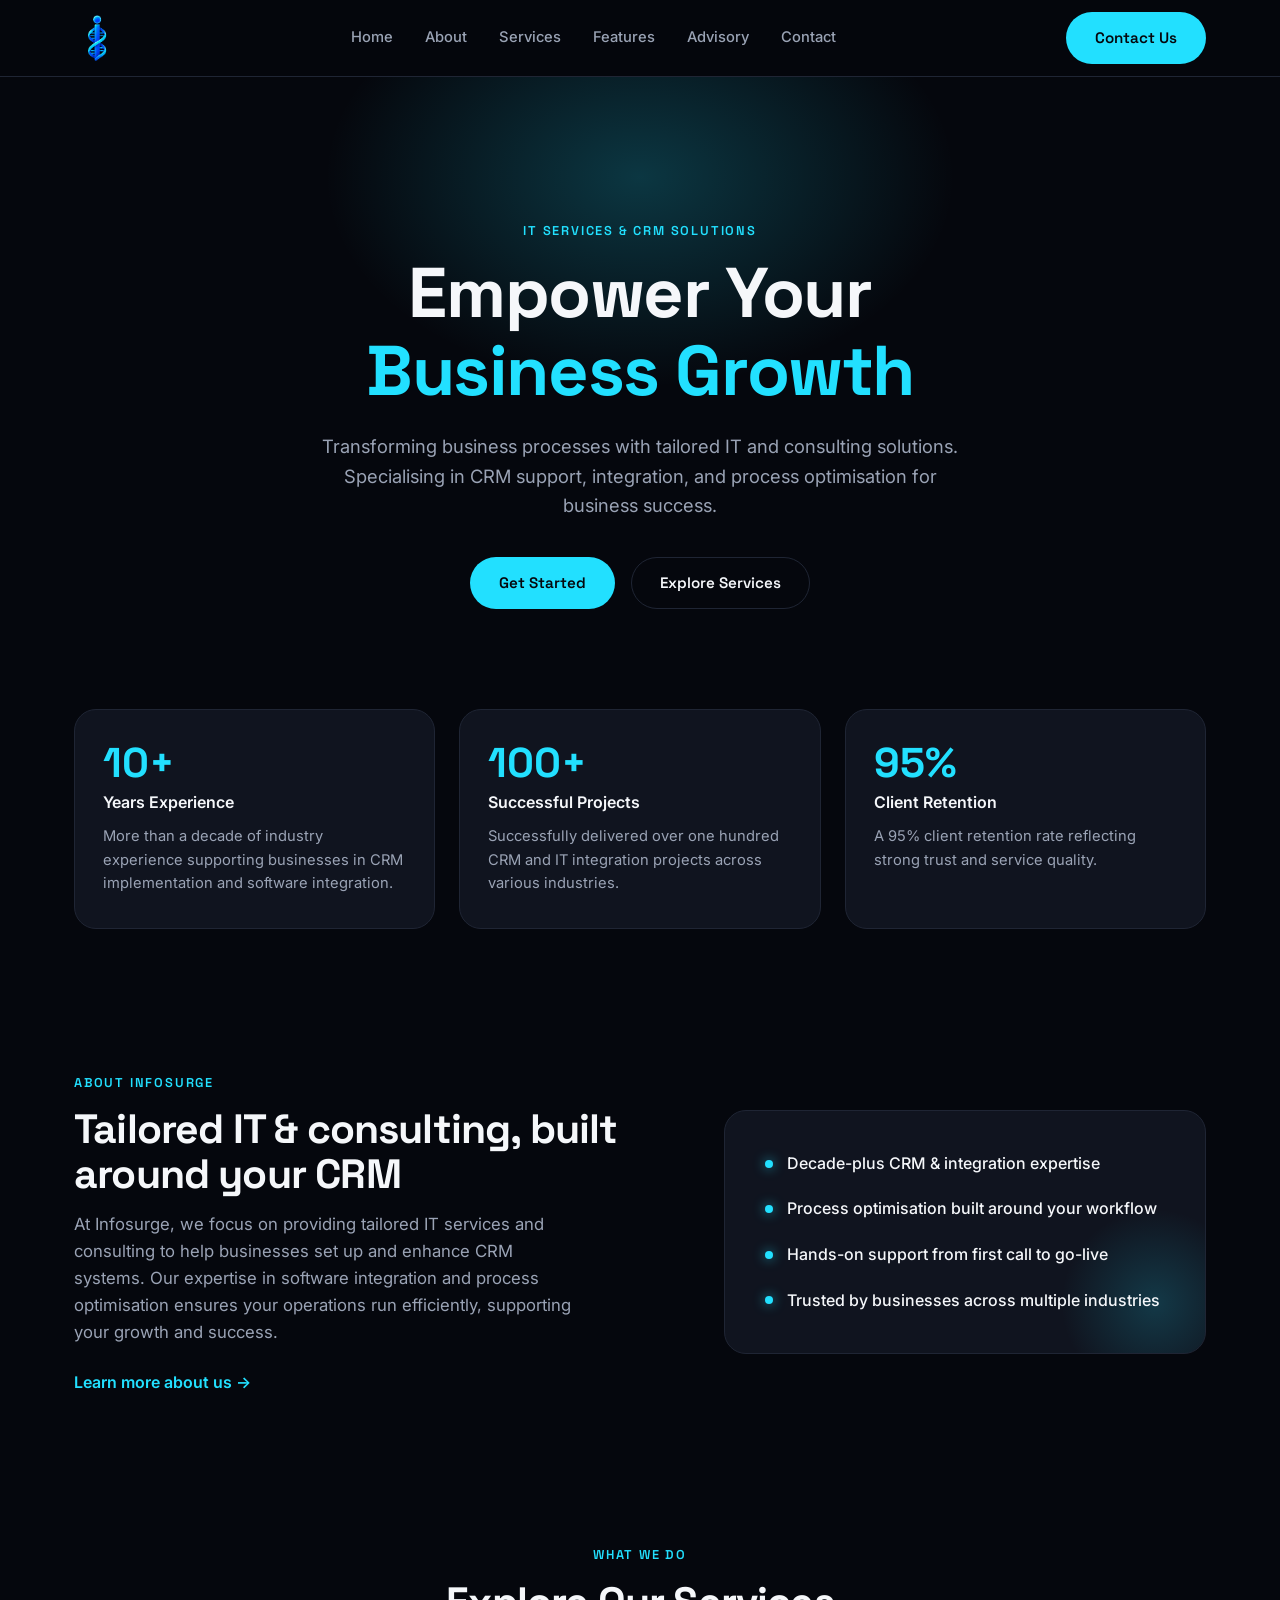
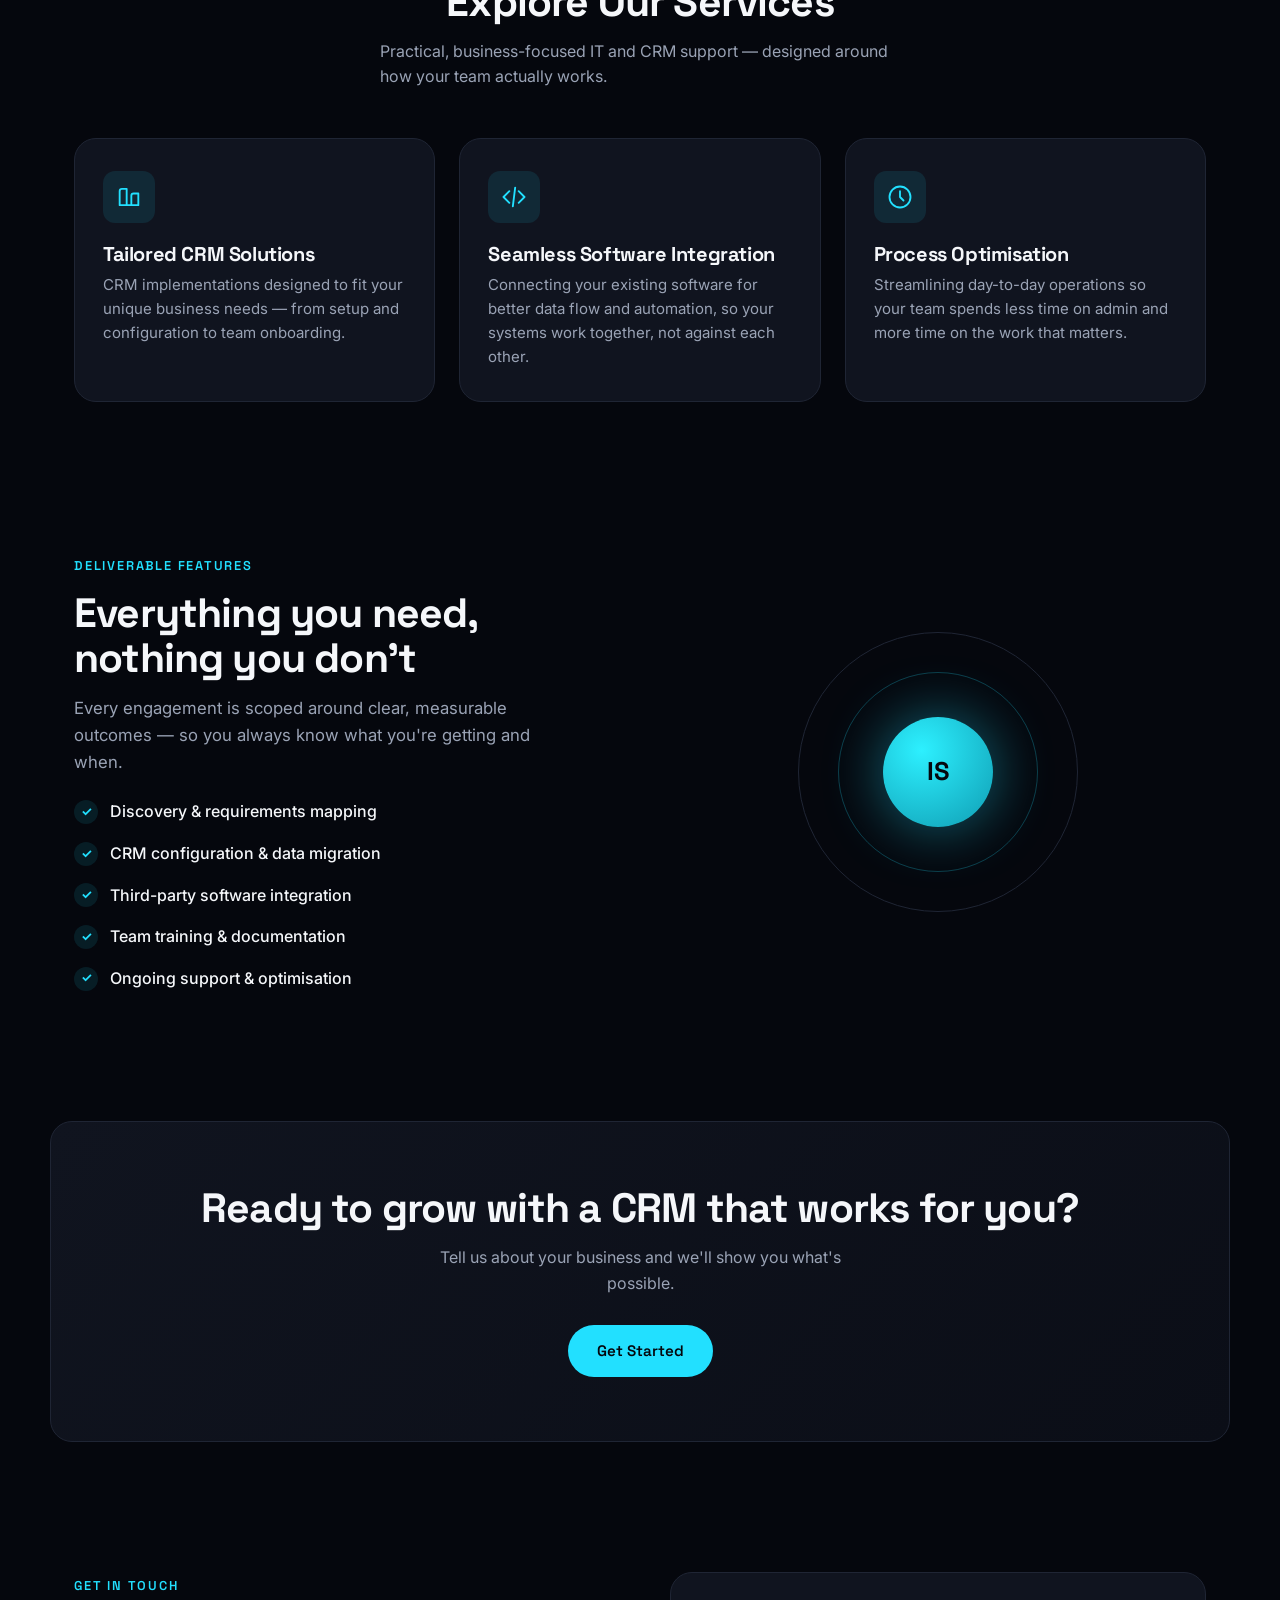
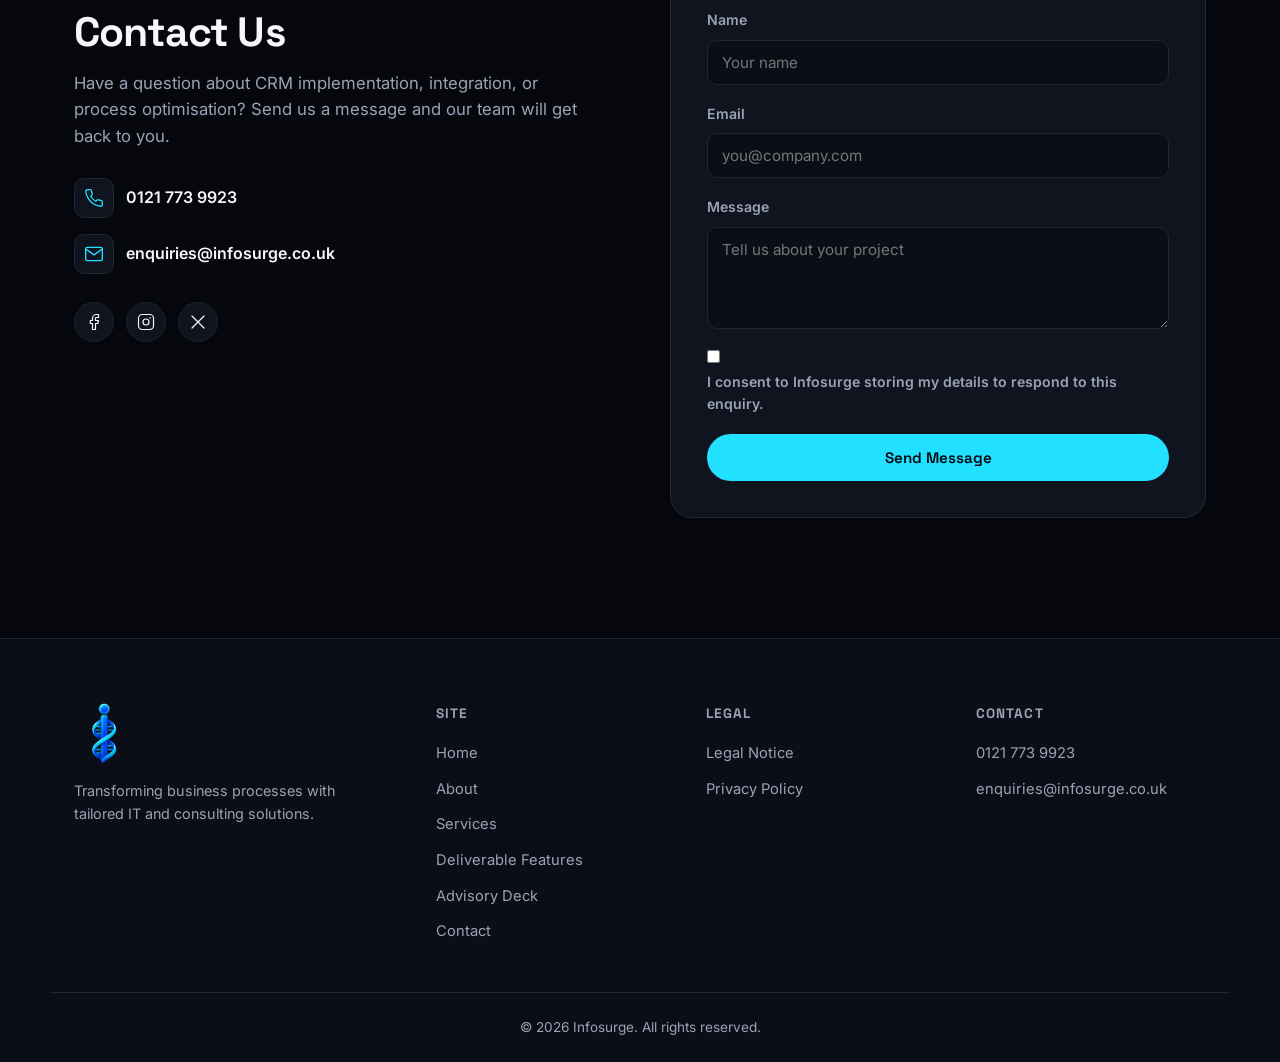
==== index.html @ d0978f94 "Folder restructure" ====
<!DOCTYPE html>
<html lang="en">
<head>
  <meta charset="UTF-8">
  <meta name="viewport" content="width=device-width, initial-scale=1.0">
  <title>Infosurge — IT Services &amp; CRM Solutions</title>
  <meta name="description" content="Infosurge delivers tailored CRM implementation, software integration, and process optimisation for growing businesses.">
  <link rel="icon" type="image/svg+xml" href="assets/favicon.svg">
  <link rel="preconnect" href="https://fonts.googleapis.com">
  <link rel="preconnect" href="https://fonts.gstatic.com" crossorigin>
  <link href="https://fonts.googleapis.com/css2?family=Space+Grotesk:wght@400;500;600;700&family=Inter:wght@400;500;600&display=swap" rel="stylesheet">
  <link rel="stylesheet" href="css/style.css">
</head>
<body>

  <!-- ===== Header / Nav ===== -->
  <header class="site-header" id="top">
    <div class="container nav-inner">
      <a href="#top" class="brand">
        <img src="assets/logo.png" alt="Infosurge" class="brand-logo">
      </a>

      <nav class="nav-links" id="navLinks">
        <a href="#home">Home</a>
        <a href="#about">About</a>
        <a href="#services">Services</a>
        <a href="#features">Features</a>
        <a href="advisory/">Advisory</a>
        <a href="#contact">Contact</a>
      </nav>

      <a href="#contact" class="btn btn-primary nav-cta">Contact Us</a>

      <button class="nav-toggle" id="navToggle" aria-label="Toggle navigation" aria-expanded="false">
        <span></span><span></span><span></span>
      </button>
    </div>
  </header>

  <main>
    <!-- ===== Hero ===== -->
    <section class="hero" id="home">
      <div class="hero-glow" aria-hidden="true"></div>
      <div class="container hero-inner">
        <p class="eyebrow reveal">IT Services &amp; CRM Solutions</p>
        <h1 class="reveal">Empower Your <span class="text-accent">Business Growth</span></h1>
        <p class="hero-sub reveal">Transforming business processes with tailored IT and consulting solutions. Specialising in CRM support, integration, and process optimisation for business success.</p>
        <div class="hero-actions reveal">
          <a href="#contact" class="btn btn-primary">Get Started</a>
          <a href="#services" class="btn btn-ghost">Explore Services</a>
        </div>
      </div>
    </section>

    <!-- ===== Stats ===== -->
    <section class="stats">
      <div class="container stats-grid">
        <div class="stat-card reveal">
          <span class="stat-number">10+</span>
          <span class="stat-label">Years Experience</span>
          <p>More than a decade of industry experience supporting businesses in CRM implementation and software integration.</p>
        </div>
        <div class="stat-card reveal">
          <span class="stat-number">100+</span>
          <span class="stat-label">Successful Projects</span>
          <p>Successfully delivered over one hundred CRM and IT integration projects across various industries.</p>
        </div>
        <div class="stat-card reveal">
          <span class="stat-number">95%</span>
          <span class="stat-label">Client Retention</span>
          <p>A 95% client retention rate reflecting strong trust and service quality.</p>
        </div>
      </div>
    </section>

    <!-- ===== About ===== -->
    <section class="about" id="about">
      <div class="container about-grid">
        <div class="reveal">
          <p class="eyebrow">About Infosurge</p>
          <h2>Tailored IT &amp; consulting, built around your CRM</h2>
          <p class="lead">At Infosurge, we focus on providing tailored IT services and consulting to help businesses set up and enhance CRM systems. Our expertise in software integration and process optimisation ensures your operations run efficiently, supporting your growth and success.</p>
          <a href="#contact" class="link-arrow">Learn more about us &rarr;</a>
        </div>
        <div class="about-card reveal">
          <div class="about-card-glow" aria-hidden="true"></div>
          <ul class="about-list">
            <li><span class="dot"></span>Decade-plus CRM &amp; integration expertise</li>
            <li><span class="dot"></span>Process optimisation built around your workflow</li>
            <li><span class="dot"></span>Hands-on support from first call to go-live</li>
            <li><span class="dot"></span>Trusted by businesses across multiple industries</li>
          </ul>
        </div>
      </div>
    </section>

    <!-- ===== Services ===== -->
    <section class="services" id="services">
      <div class="container">
        <p class="eyebrow center reveal">What We Do</p>
        <h2 class="center reveal">Explore Our Services</h2>
        <p class="section-sub center reveal">Practical, business-focused IT and CRM support — designed around how your team actually works.</p>

        <div class="services-grid">
          <div class="service-card reveal">
            <div class="service-icon">
              <svg width="28" height="28" viewBox="0 0 24 24" fill="none"><path d="M4 19h16M4 19V7a2 2 0 0 1 2-2h4v14M4 19h6M14 19V11a2 2 0 0 1 2-2h4v10M14 19h6" stroke="currentColor" stroke-width="1.6" stroke-linecap="round" stroke-linejoin="round"/></svg>
            </div>
            <h3>Tailored CRM Solutions</h3>
            <p>CRM implementations designed to fit your unique business needs — from setup and configuration to team onboarding.</p>
          </div>

          <div class="service-card reveal">
            <div class="service-icon">
              <svg width="28" height="28" viewBox="0 0 24 24" fill="none"><path d="M8 7L3 12l5 5M16 7l5 5-5 5M13 4l-2 16" stroke="currentColor" stroke-width="1.6" stroke-linecap="round" stroke-linejoin="round"/></svg>
            </div>
            <h3>Seamless Software Integration</h3>
            <p>Connecting your existing software for better data flow and automation, so your systems work together, not against each other.</p>
          </div>

          <div class="service-card reveal">
            <div class="service-icon">
              <svg width="28" height="28" viewBox="0 0 24 24" fill="none"><path d="M3 12a9 9 0 1 0 9-9 9 9 0 0 0-9 9Z" stroke="currentColor" stroke-width="1.6"/><path d="M12 7v5l3 3" stroke="currentColor" stroke-width="1.6" stroke-linecap="round" stroke-linejoin="round"/></svg>
            </div>
            <h3>Process Optimisation</h3>
            <p>Streamlining day-to-day operations so your team spends less time on admin and more time on the work that matters.</p>
          </div>
        </div>
      </div>
    </section>

    <!-- ===== Features / Deliverables ===== -->
    <section class="features" id="features">
      <div class="container features-grid">
        <div class="reveal">
          <p class="eyebrow">Deliverable Features</p>
          <h2>Everything you need, nothing you don't</h2>
          <p class="lead">Every engagement is scoped around clear, measurable outcomes — so you always know what you're getting and when.</p>
          <ul class="feature-list">
            <li><span class="check">✓</span> Discovery &amp; requirements mapping</li>
            <li><span class="check">✓</span> CRM configuration &amp; data migration</li>
            <li><span class="check">✓</span> Third-party software integration</li>
            <li><span class="check">✓</span> Team training &amp; documentation</li>
            <li><span class="check">✓</span> Ongoing support &amp; optimisation</li>
          </ul>
        </div>
        <div class="feature-visual reveal" aria-hidden="true">
          <div class="orbit-ring"></div>
          <div class="orbit-ring ring-2"></div>
          <div class="orbit-core">IS</div>
        </div>
      </div>
    </section>

    <!-- ===== CTA Band ===== -->
    <section class="cta-band">
      <div class="container cta-band-inner reveal">
        <h2>Ready to grow with a CRM that works for you?</h2>
        <p>Tell us about your business and we'll show you what's possible.</p>
        <a href="#contact" class="btn btn-primary">Get Started</a>
      </div>
    </section>

    <!-- ===== Contact ===== -->
    <section class="contact" id="contact">
      <div class="container contact-grid">
        <div class="reveal">
          <p class="eyebrow">Get In Touch</p>
          <h2>Contact Us</h2>
          <p class="lead">Have a question about CRM implementation, integration, or process optimisation? Send us a message and our team will get back to you.</p>

          <div class="contact-details">
            <a href="tel:01217739923" class="contact-item">
              <span class="contact-icon">
                <svg width="20" height="20" viewBox="0 0 24 24" fill="none"><path d="M22 16.92v3a2 2 0 0 1-2.18 2 19.79 19.79 0 0 1-8.63-3.07 19.5 19.5 0 0 1-6-6 19.79 19.79 0 0 1-3.07-8.67A2 2 0 0 1 4.11 2h3a2 2 0 0 1 2 1.72c.127.96.361 1.903.7 2.81a2 2 0 0 1-.45 2.11L8.09 9.91a16 16 0 0 0 6 6l1.27-1.27a2 2 0 0 1 2.11-.45c.907.339 1.85.573 2.81.7A2 2 0 0 1 22 16.92Z" stroke="currentColor" stroke-width="1.6" stroke-linecap="round" stroke-linejoin="round"/></svg>
              </span>
              0121 773 9923
            </a>
            <a href="mailto:enquiries@infosurge.co.uk" class="contact-item">
              <span class="contact-icon">
                <svg width="20" height="20" viewBox="0 0 24 24" fill="none"><path d="M4 4h16a2 2 0 0 1 2 2v12a2 2 0 0 1-2 2H4a2 2 0 0 1-2-2V6a2 2 0 0 1 2-2Z" stroke="currentColor" stroke-width="1.6"/><path d="m22 6-10 7L2 6" stroke="currentColor" stroke-width="1.6" stroke-linecap="round" stroke-linejoin="round"/></svg>
              </span>
              enquiries@infosurge.co.uk
            </a>
          </div>

          <div class="social-links">
            <a href="#" aria-label="Facebook" class="social-icon">
              <svg width="18" height="18" viewBox="0 0 24 24" fill="none"><path d="M18 2h-3a5 5 0 0 0-5 5v3H7v4h3v8h4v-8h3l1-4h-4V7a1 1 0 0 1 1-1h3Z" stroke="currentColor" stroke-width="1.6" stroke-linejoin="round"/></svg>
            </a>
            <a href="#" aria-label="Instagram" class="social-icon">
              <svg width="18" height="18" viewBox="0 0 24 24" fill="none"><rect x="2" y="2" width="20" height="20" rx="5" stroke="currentColor" stroke-width="1.6"/><circle cx="12" cy="12" r="4" stroke="currentColor" stroke-width="1.6"/><circle cx="17.5" cy="6.5" r="1" fill="currentColor"/></svg>
            </a>
            <a href="#" aria-label="X" class="social-icon">
              <svg width="18" height="18" viewBox="0 0 24 24" fill="none"><path d="M4 4l16 16M20 4 4 20" stroke="currentColor" stroke-width="1.6" stroke-linecap="round"/></svg>
            </a>
          </div>
        </div>

        <form class="contact-form reveal" id="contactForm">
          <label>
            Name
            <input type="text" name="name" placeholder="Your name" required>
          </label>
          <label>
            Email
            <input type="email" name="email" placeholder="you@company.com" required>
          </label>
          <label>
            Message
            <textarea name="message" rows="4" placeholder="Tell us about your project" required></textarea>
          </label>
          <label class="consent">
            <input type="checkbox" name="consent" required>
            <span>I consent to Infosurge storing my details to respond to this enquiry.</span>
          </label>
          <button type="submit" class="btn btn-primary btn-block">Send Message</button>
          <p class="form-note" id="formNote" hidden>Thanks — this is a placeholder form. Wire it up to your email/CRM endpoint before launch.</p>
        </form>
      </div>
    </section>
  </main>

  <!-- ===== Footer ===== -->
  <footer class="site-footer">
    <div class="container footer-inner">
      <div class="footer-brand">
        <img src="assets/logo.png" alt="Infosurge" class="brand-logo">
        <p>Transforming business processes with tailored IT and consulting solutions.</p>
      </div>

      <div class="footer-col">
        <h4>Site</h4>
        <a href="#home">Home</a>
        <a href="#about">About</a>
        <a href="#services">Services</a>
        <a href="#features">Deliverable Features</a>
        <a href="advisory/">Advisory Deck</a>
        <a href="#contact">Contact</a>
      </div>

      <div class="footer-col">
        <h4>Legal</h4>
        <a href="#">Legal Notice</a>
        <a href="#">Privacy Policy</a>
      </div>

      <div class="footer-col">
        <h4>Contact</h4>
        <a href="tel:01217739923">0121 773 9923</a>
        <a href="mailto:enquiries@infosurge.co.uk">enquiries@infosurge.co.uk</a>
      </div>
    </div>
    <div class="container footer-bottom">
      <p>&copy; <span id="year"></span> Infosurge. All rights reserved.</p>
    </div>
  </footer>

  <script src="js/script.js"></script>
</body>
</html>
---- css/style.css ----
/* ===== Design tokens ===== */
:root {
  --bg: #05070d;
  --bg-alt: #0b0e17;
  --surface: #10141f;
  --surface-hover: #151a28;
  --border: #1f2534;
  --text: #f5f7fa;
  --text-dim: #9aa3b5;
  --accent: #22e0ff;
  --accent-dim: #17a9c4;
  --accent-soft: rgba(34, 224, 255, 0.1);
  --radius: 14px;
  --radius-lg: 22px;
  --font-display: 'Space Grotesk', 'Segoe UI', sans-serif;
  --font-body: 'Inter', 'Segoe UI', sans-serif;
  --max-width: 1180px;
}

* { box-sizing: border-box; margin: 0; padding: 0; }

html { scroll-behavior: smooth; }

body {
  background: var(--bg);
  color: var(--text);
  font-family: var(--font-body);
  line-height: 1.6;
  -webkit-font-smoothing: antialiased;
}

img { display: block; max-width: 100%; }

a { color: inherit; text-decoration: none; }

.container {
  max-width: var(--max-width);
  margin: 0 auto;
  padding: 0 24px;
}

h1, h2, h3 {
  font-family: var(--font-display);
  font-weight: 700;
  letter-spacing: -0.02em;
  line-height: 1.1;
}

h2 { font-size: clamp(1.9rem, 3.2vw, 2.75rem); margin-bottom: 14px; }
h3 { font-size: 1.25rem; margin-bottom: 8px; }

.lead { color: var(--text-dim); font-size: 1.05rem; max-width: 46ch; margin-bottom: 24px; }
.section-sub { color: var(--text-dim); max-width: 52ch; margin: 0 auto 48px; }

.text-accent { color: var(--accent); }

.eyebrow {
  display: inline-block;
  font-family: var(--font-display);
  font-size: 0.8rem;
  font-weight: 600;
  letter-spacing: 0.14em;
  text-transform: uppercase;
  color: var(--accent);
  margin-bottom: 14px;
}
.eyebrow.center { display: block; text-align: center; }
h2.center { text-align: center; }

/* ===== Buttons ===== */
.btn {
  display: inline-flex;
  align-items: center;
  justify-content: center;
  gap: 8px;
  padding: 13px 28px;
  border-radius: 100px;
  font-family: var(--font-display);
  font-weight: 600;
  font-size: 0.95rem;
  border: 1px solid transparent;
  cursor: pointer;
  transition: transform 0.15s ease, box-shadow 0.15s ease, background 0.15s ease, border-color 0.15s ease;
}
.btn-primary {
  background: var(--accent);
  color: #05070d;
  box-shadow: 0 0 0 0 rgba(34, 224, 255, 0.5);
}
.btn-primary:hover {
  transform: translateY(-2px);
  box-shadow: 0 8px 24px rgba(34, 224, 255, 0.35);
}
.btn-ghost {
  background: transparent;
  color: var(--text);
  border-color: var(--border);
}
.btn-ghost:hover {
  border-color: var(--accent);
  color: var(--accent);
}
.btn-block { width: 100%; }

/* ===== Header ===== */
.site-header {
  position: sticky;
  top: 0;
  z-index: 50;
  background: rgba(5, 7, 13, 0.75);
  backdrop-filter: blur(12px);
  border-bottom: 1px solid var(--border);
}
.nav-inner {
  display: flex;
  align-items: center;
  justify-content: space-between;
  height: 76px;
  gap: 24px;
}
.brand-logo { height: 46px; width: auto; }
.nav-links {
  display: flex;
  align-items: center;
  gap: 32px;
  margin: 0 auto;
  font-size: 0.92rem;
  font-weight: 500;
  color: var(--text-dim);
}
.nav-links a { transition: color 0.15s ease; }
.nav-links a:hover { color: var(--text); }
.nav-cta { flex-shrink: 0; }

.nav-toggle {
  display: none;
  flex-direction: column;
  justify-content: center;
  gap: 5px;
  width: 36px;
  height: 36px;
  background: none;
  border: none;
  cursor: pointer;
}
.nav-toggle span {
  display: block;
  width: 100%;
  height: 2px;
  background: var(--text);
  border-radius: 2px;
}

/* ===== Hero ===== */
.hero {
  position: relative;
  padding: 140px 0 100px;
  overflow: hidden;
  text-align: center;
}
.hero-glow {
  position: absolute;
  top: -200px;
  left: 50%;
  transform: translateX(-50%);
  width: 900px;
  height: 600px;
  background: radial-gradient(closest-side, rgba(34, 224, 255, 0.22), transparent 70%);
  pointer-events: none;
}
.hero-inner { position: relative; max-width: 780px; margin: 0 auto; }
.hero h1 {
  font-size: clamp(2.6rem, 6vw, 4.4rem);
  margin-bottom: 22px;
}
.hero-sub {
  color: var(--text-dim);
  font-size: 1.15rem;
  max-width: 56ch;
  margin: 0 auto 36px;
}
.hero-actions {
  display: flex;
  justify-content: center;
  gap: 16px;
  flex-wrap: wrap;
}

/* ===== Stats ===== */
.stats { padding: 0 0 100px; }
.stats-grid {
  display: grid;
  grid-template-columns: repeat(3, 1fr);
  gap: 24px;
}
.stat-card {
  background: var(--surface);
  border: 1px solid var(--border);
  border-radius: var(--radius-lg);
  padding: 32px 28px;
  transition: border-color 0.2s ease, transform 0.2s ease;
}
.stat-card:hover { border-color: var(--accent-dim); transform: translateY(-4px); }
.stat-number {
  display: block;
  font-family: var(--font-display);
  font-size: 2.6rem;
  font-weight: 700;
  color: var(--accent);
  line-height: 1;
  margin-bottom: 6px;
}
.stat-label {
  display: block;
  font-weight: 600;
  margin-bottom: 10px;
}
.stat-card p { color: var(--text-dim); font-size: 0.92rem; }

/* ===== About ===== */
.about { padding: 40px 0 110px; }
.about-grid {
  display: grid;
  grid-template-columns: 1.1fr 0.9fr;
  gap: 60px;
  align-items: center;
}
.link-arrow {
  display: inline-block;
  color: var(--accent);
  font-weight: 600;
  transition: gap 0.15s ease;
}
.link-arrow:hover { text-decoration: underline; }
.about-card {
  position: relative;
  background: var(--surface);
  border: 1px solid var(--border);
  border-radius: var(--radius-lg);
  padding: 40px;
  overflow: hidden;
}
.about-card-glow {
  position: absolute;
  bottom: -80px;
  right: -80px;
  width: 260px;
  height: 260px;
  background: radial-gradient(closest-side, rgba(34, 224, 255, 0.18), transparent 72%);
}
.about-list { position: relative; list-style: none; display: flex; flex-direction: column; gap: 20px; }
.about-list li { display: flex; align-items: center; gap: 14px; font-weight: 500; }
.dot {
  flex-shrink: 0;
  width: 8px; height: 8px;
  border-radius: 50%;
  background: var(--accent);
  box-shadow: 0 0 12px rgba(34, 224, 255, 0.7);
}

/* ===== Services ===== */
.services { padding: 40px 0 110px; }
.services-grid {
  display: grid;
  grid-template-columns: repeat(3, 1fr);
  gap: 24px;
}
.service-card {
  background: var(--surface);
  border: 1px solid var(--border);
  border-radius: var(--radius-lg);
  padding: 32px 28px;
  transition: border-color 0.2s ease, transform 0.2s ease, background 0.2s ease;
}
.service-card:hover {
  border-color: var(--accent-dim);
  transform: translateY(-4px);
  background: var(--surface-hover);
}
.service-icon {
  width: 52px; height: 52px;
  display: flex; align-items: center; justify-content: center;
  border-radius: 12px;
  background: var(--accent-soft);
  color: var(--accent);
  margin-bottom: 20px;
}
.service-card p { color: var(--text-dim); font-size: 0.94rem; }

/* ===== Features ===== */
.features { padding: 40px 0 110px; }
.features-grid {
  display: grid;
  grid-template-columns: 1fr 1fr;
  gap: 60px;
  align-items: center;
}
.feature-list { list-style: none; display: flex; flex-direction: column; gap: 16px; margin-top: 8px; }
.feature-list li { display: flex; align-items: center; gap: 12px; font-weight: 500; }
.check {
  flex-shrink: 0;
  width: 24px; height: 24px;
  display: flex; align-items: center; justify-content: center;
  border-radius: 50%;
  background: var(--accent-soft);
  color: var(--accent);
  font-size: 0.8rem;
  font-weight: 700;
}
.feature-visual {
  position: relative;
  height: 320px;
  display: flex;
  align-items: center;
  justify-content: center;
}
.orbit-ring {
  position: absolute;
  border: 1px solid var(--border);
  border-radius: 50%;
  width: 280px; height: 280px;
}
.ring-2 { width: 200px; height: 200px; border-color: rgba(34, 224, 255, 0.25); }
.orbit-core {
  width: 110px; height: 110px;
  border-radius: 50%;
  background: radial-gradient(circle at 35% 30%, #2df0ff, #0f9db3);
  display: flex; align-items: center; justify-content: center;
  font-family: var(--font-display);
  font-weight: 700;
  font-size: 1.6rem;
  color: #05070d;
  box-shadow: 0 0 60px rgba(34, 224, 255, 0.45);
}

/* ===== CTA Band ===== */
.cta-band { padding: 20px 0 110px; }
.cta-band-inner {
  text-align: center;
  background: linear-gradient(135deg, var(--surface), var(--bg-alt));
  border: 1px solid var(--border);
  border-radius: var(--radius-lg);
  padding: 64px 40px;
}
.cta-band-inner p { color: var(--text-dim); margin: 0 auto 28px; max-width: 46ch; }

/* ===== Contact ===== */
.contact { padding: 20px 0 120px; }
.contact-grid {
  display: grid;
  grid-template-columns: 1fr 1fr;
  gap: 60px;
  align-items: start;
}
.contact-details { display: flex; flex-direction: column; gap: 16px; margin: 28px 0; }
.contact-item {
  display: flex; align-items: center; gap: 12px;
  font-weight: 600;
  transition: color 0.15s ease;
}
.contact-item:hover { color: var(--accent); }
.contact-icon {
  width: 40px; height: 40px;
  display: flex; align-items: center; justify-content: center;
  border-radius: 10px;
  background: var(--surface);
  border: 1px solid var(--border);
  color: var(--accent);
  flex-shrink: 0;
}
.social-links { display: flex; gap: 12px; }
.social-icon {
  width: 40px; height: 40px;
  display: flex; align-items: center; justify-content: center;
  border-radius: 50%;
  background: var(--surface);
  border: 1px solid var(--border);
  transition: border-color 0.15s ease, color 0.15s ease;
}
.social-icon:hover { border-color: var(--accent); color: var(--accent); }

.contact-form {
  background: var(--surface);
  border: 1px solid var(--border);
  border-radius: var(--radius-lg);
  padding: 36px;
  display: flex;
  flex-direction: column;
  gap: 18px;
}
.contact-form label {
  display: flex;
  flex-direction: column;
  gap: 8px;
  font-size: 0.88rem;
  font-weight: 600;
  color: var(--text-dim);
}
.contact-form input[type="text"],
.contact-form input[type="email"],
.contact-form textarea {
  font-family: var(--font-body);
  font-size: 0.95rem;
  color: var(--text);
  background: var(--bg-alt);
  border: 1px solid var(--border);
  border-radius: 10px;
  padding: 12px 14px;
  resize: vertical;
  transition: border-color 0.15s ease;
}
.contact-form input:focus,
.contact-form textarea:focus {
  outline: none;
  border-color: var(--accent);
}
.consent {
  flex-direction: row;
  align-items: flex-start;
  gap: 10px;
  font-weight: 400;
  font-size: 0.85rem;
}
.consent input { margin-top: 3px; }
.form-note { color: var(--accent); font-size: 0.85rem; }

/* ===== Footer ===== */
.site-footer {
  border-top: 1px solid var(--border);
  padding-top: 64px;
  background: var(--bg-alt);
}
.footer-inner {
  display: grid;
  grid-template-columns: 1.4fr 1fr 1fr 1fr;
  gap: 40px;
  padding-bottom: 48px;
}
.footer-brand .brand-logo { height: 60px; }
.footer-brand p { color: var(--text-dim); font-size: 0.9rem; margin-top: 16px; max-width: 32ch; }
.footer-col { display: flex; flex-direction: column; gap: 12px; }
.footer-col h4 {
  font-family: var(--font-display);
  font-size: 0.85rem;
  text-transform: uppercase;
  letter-spacing: 0.08em;
  color: var(--text-dim);
  margin-bottom: 6px;
}
.footer-col a { color: var(--text-dim); font-size: 0.92rem; transition: color 0.15s ease; }
.footer-col a:hover { color: var(--accent); }
.footer-bottom {
  border-top: 1px solid var(--border);
  padding: 24px 0;
  text-align: center;
  color: var(--text-dim);
  font-size: 0.85rem;
}

/* ===== Advisory page ===== */
.page-hero {
  position: relative;
  padding: 150px 0 90px;
  overflow: hidden;
  text-align: center;
}
.page-hero .hero-glow { top: -240px; }
.hero-mark {
  position: relative;
  z-index: 0;
  width: 220px;
  margin: 0 auto 40px;
  padding: 32px 20px;
  background: var(--bg-alt);
  border: 1px solid var(--border);
  border-radius: var(--radius-lg);
  box-shadow: 0 0 60px rgba(34, 224, 255, 0.15);
}
.hero-mark-glow {
  position: absolute;
  z-index: -2;
  top: 50%;
  left: 50%;
  width: 170px;
  height: 170px;
  background: radial-gradient(closest-side, rgba(34, 224, 255, 0.4), transparent 70%);
  pointer-events: none;
  animation: mark-pulse 3.6s ease-in-out infinite;
}
.hero-mark-ring {
  position: absolute;
  z-index: -1;
  top: 50%;
  left: 50%;
  width: 128px;
  height: 128px;
  border-radius: 50%;
  background: conic-gradient(from 0deg, transparent 0deg, rgba(34, 224, 255, 0.9) 50deg, transparent 130deg, transparent 360deg);
  -webkit-mask: radial-gradient(farthest-side, transparent calc(100% - 2px), #000 calc(100% - 2px));
          mask: radial-gradient(farthest-side, transparent calc(100% - 2px), #000 calc(100% - 2px));
  pointer-events: none;
  animation: mark-spin 7s linear infinite;
}
.hero-mark-ring.ring-b {
  width: 154px;
  height: 154px;
  opacity: 0.55;
  background: conic-gradient(from 180deg, transparent 0deg, rgba(34, 224, 255, 0.7) 40deg, transparent 110deg, transparent 360deg);
  animation: mark-spin-reverse 11s linear infinite;
}
@keyframes mark-pulse {
  0%, 100% { opacity: 0.55; transform: translate(-50%, -50%) scale(0.9); }
  50% { opacity: 1; transform: translate(-50%, -50%) scale(1.08); }
}
@keyframes mark-spin {
  from { transform: translate(-50%, -50%) rotate(0deg); }
  to { transform: translate(-50%, -50%) rotate(360deg); }
}
@keyframes mark-spin-reverse {
  from { transform: translate(-50%, -50%) rotate(360deg); }
  to { transform: translate(-50%, -50%) rotate(0deg); }
}
@media (prefers-reduced-motion: reduce) {
  .hero-mark-glow, .hero-mark-ring { animation: none; }
}
.hero-mark img { position: relative; display: block; width: 100px; height: 100px; margin: 0 auto; }

section.alt { background: var(--bg-alt); }

.section-head { max-width: 640px; margin: 0 auto 56px; text-align: center; }

/* Belief band */
.belief-band {
  position: relative;
  padding: 100px 0;
  text-align: center;
  overflow: hidden;
}
.belief-band .hero-glow { top: -260px; opacity: 0.8; }
.belief-icon {
  width: 64px; height: 64px;
  margin: 28px auto;
  display: flex; align-items: center; justify-content: center;
  border-radius: 50%;
  background: var(--accent-soft);
  color: var(--accent);
}
.belief-tagline {
  font-family: var(--font-display);
  font-weight: 700;
  font-size: 1.3rem;
  color: var(--accent);
  margin-bottom: 24px;
}
.belief-band p.lead-center {
  color: var(--text-dim);
  max-width: 62ch;
  margin: 0 auto;
}

/* Generic icon-card grid (problem / value / why sections) */
.icon-card-grid {
  display: grid;
  gap: 24px;
}
.cols-4 { grid-template-columns: repeat(4, 1fr); }
.cols-2 { grid-template-columns: repeat(2, 1fr); }
.icon-card {
  background: var(--surface);
  border: 1px solid var(--border);
  border-radius: var(--radius-lg);
  padding: 30px 26px;
  transition: border-color 0.2s ease, transform 0.2s ease;
}
.icon-card:hover { border-color: var(--accent-dim); transform: translateY(-4px); }
.icon-card .icon-circle {
  width: 48px; height: 48px;
  display: flex; align-items: center; justify-content: center;
  border-radius: 50%;
  background: var(--accent-soft);
  color: var(--accent);
  margin-bottom: 18px;
}
.icon-card h3 { font-size: 1.05rem; }
.icon-card p { color: var(--text-dim); font-size: 0.9rem; }

/* Approach / process flow */
.process-row {
  display: grid;
  /* 4 step columns interleaved with 3 arrow columns — matches the 7 children markup emits */
  grid-template-columns: 1fr auto 1fr auto 1fr auto 1fr;
  align-items: start;
  gap: 0 4px;
}
.process-step {
  position: relative;
  text-align: center;
  padding: 0 12px;
  min-width: 0;
}
.process-step .icon-circle {
  width: 60px; height: 60px;
  margin: 0 auto 18px;
  display: flex; align-items: center; justify-content: center;
  border-radius: 50%;
  background: var(--accent);
  color: #05070d;
  flex-shrink: 0;
}
.process-step h3 { color: var(--accent); font-size: 1.05rem; margin-bottom: 6px; }
.process-step p { color: var(--text-dim); font-size: 0.88rem; }
.process-arrow {
  display: flex;
  align-items: center;
  justify-content: center;
  color: var(--accent-dim);
  height: 60px;
  margin-top: 0;
}

/* Services / pricing cards */
.pricing-grid {
  display: grid;
  grid-template-columns: repeat(3, 1fr);
  gap: 24px;
  align-items: stretch;
}
.pricing-card {
  background: var(--surface);
  border: 1px solid var(--border);
  border-radius: var(--radius-lg);
  padding: 34px 28px;
}
.pricing-card .icon-circle {
  width: 44px; height: 44px;
  border-radius: 50%;
  background: var(--bg-alt);
  margin-bottom: 20px;
}
.pricing-card .plan-meta {
  display: block;
  color: var(--accent);
  font-size: 0.85rem;
  font-weight: 600;
  margin-bottom: 14px;
}
.pricing-card p { color: var(--text-dim); font-size: 0.92rem; }
.pricing-card.featured {
  background: linear-gradient(160deg, var(--surface-hover), var(--bg-alt));
  border-color: var(--accent-dim);
  box-shadow: 0 0 50px rgba(34, 224, 255, 0.18);
  transform: translateY(-8px);
}
.pricing-card.featured .icon-circle { background: var(--accent); }

/* Final CTA */
.final-cta {
  position: relative;
  padding: 110px 0 120px;
  text-align: center;
  overflow: hidden;
}
.final-cta .hero-glow { top: -260px; }
.final-cta .brand-logo { margin: 0 auto 32px; height: 72px; }
.final-cta p { color: var(--text-dim); max-width: 52ch; margin: 0 auto 36px; }
.final-cta .tagline { margin-top: 40px; color: var(--text-dim); font-size: 0.88rem; }

/* ===== Reveal animation ===== */
.reveal {
  opacity: 0;
  transform: translateY(18px);
  transition: opacity 0.6s ease, transform 0.6s ease;
}
.reveal.is-visible { opacity: 1; transform: translateY(0); }

/* ===== Responsive ===== */
@media (max-width: 900px) {
  .about-grid, .features-grid, .contact-grid { grid-template-columns: 1fr; }
  .stats-grid, .services-grid { grid-template-columns: 1fr; }
  .footer-inner { grid-template-columns: 1fr 1fr; }
  .cols-4, .pricing-grid { grid-template-columns: 1fr; }
  .cols-2 { grid-template-columns: 1fr; }
  .process-row { grid-template-columns: 1fr; gap: 36px; }
  .process-arrow { display: none; }
  .pricing-card.featured { transform: none; }
}

@media (max-width: 720px) {
  .nav-links {
    position: absolute;
    top: 76px;
    left: 0;
    right: 0;
    background: var(--bg);
    border-bottom: 1px solid var(--border);
    flex-direction: column;
    align-items: flex-start;
    padding: 20px 24px;
    gap: 18px;
    display: none;
  }
  .nav-links.is-open { display: flex; }
  .nav-cta { display: none; }
  .nav-toggle { display: flex; }
  .footer-inner { grid-template-columns: 1fr; }
  .hero { padding: 110px 0 70px; }
}
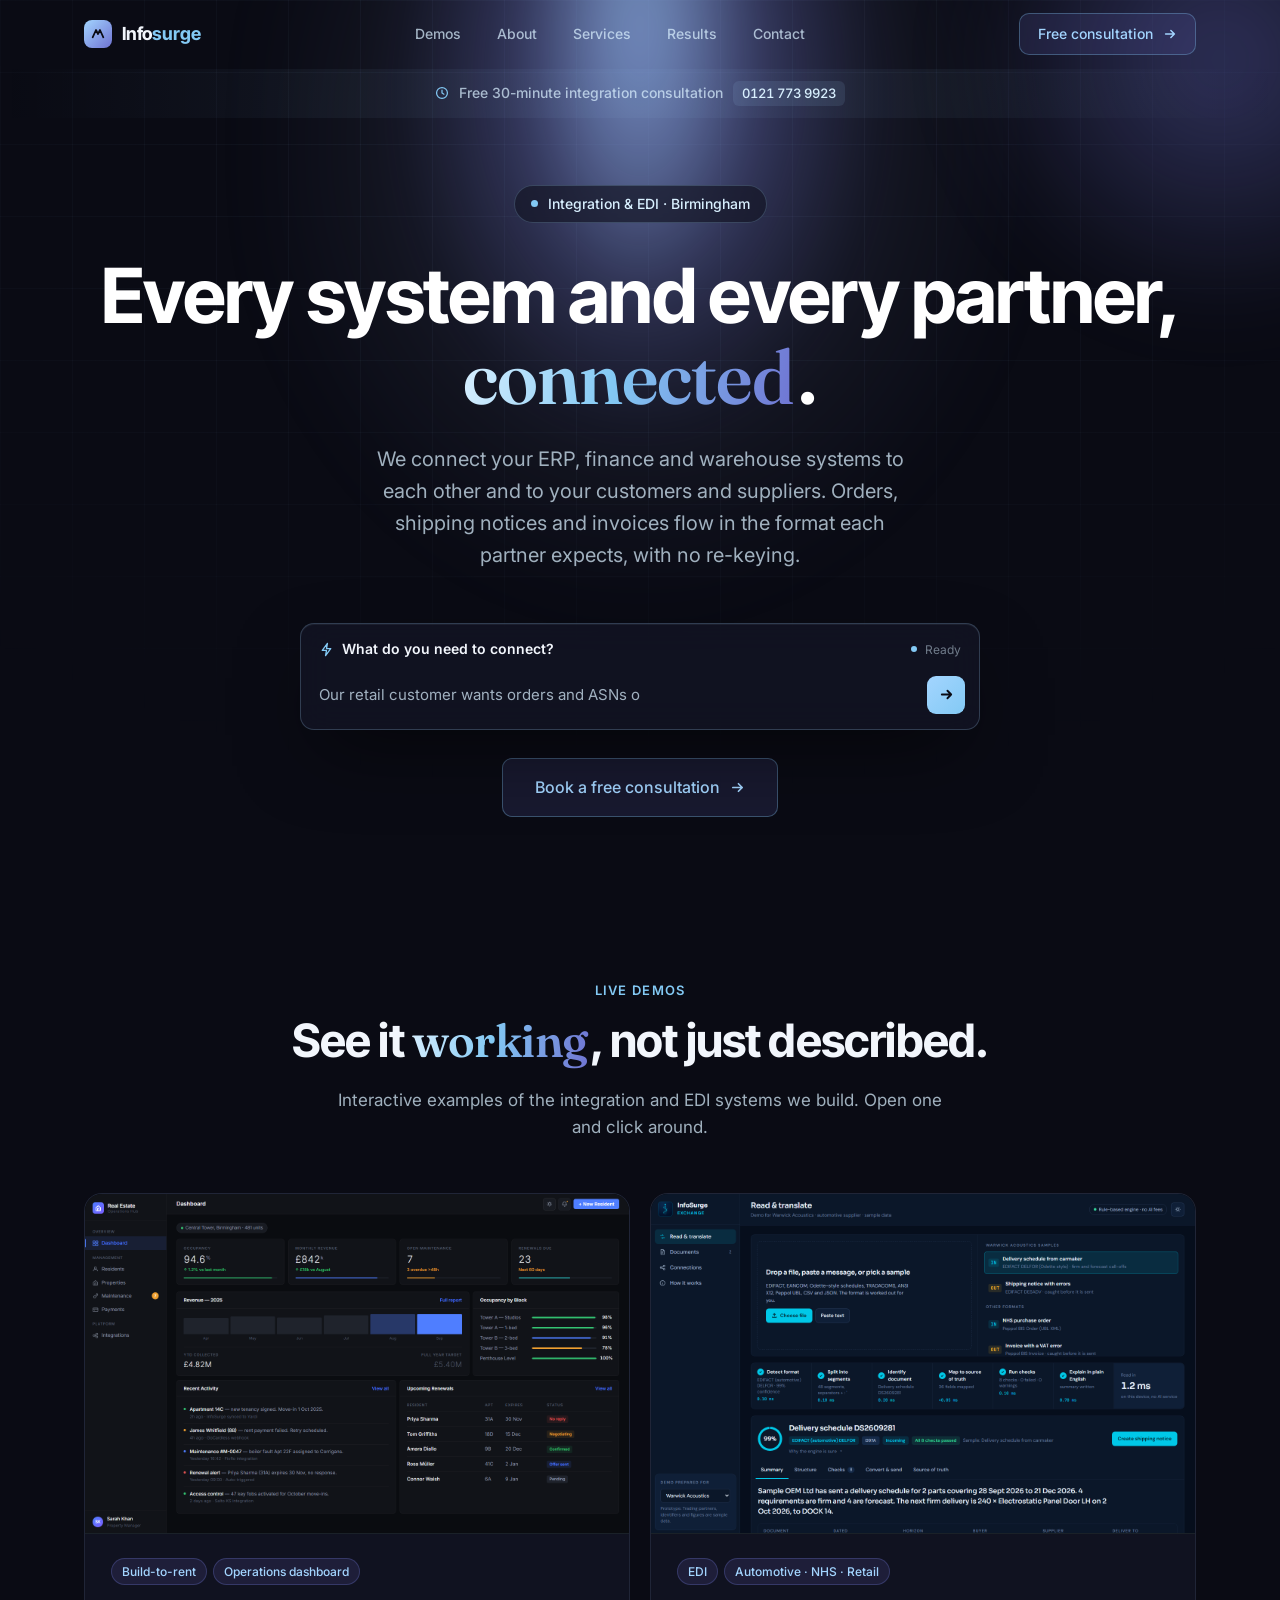
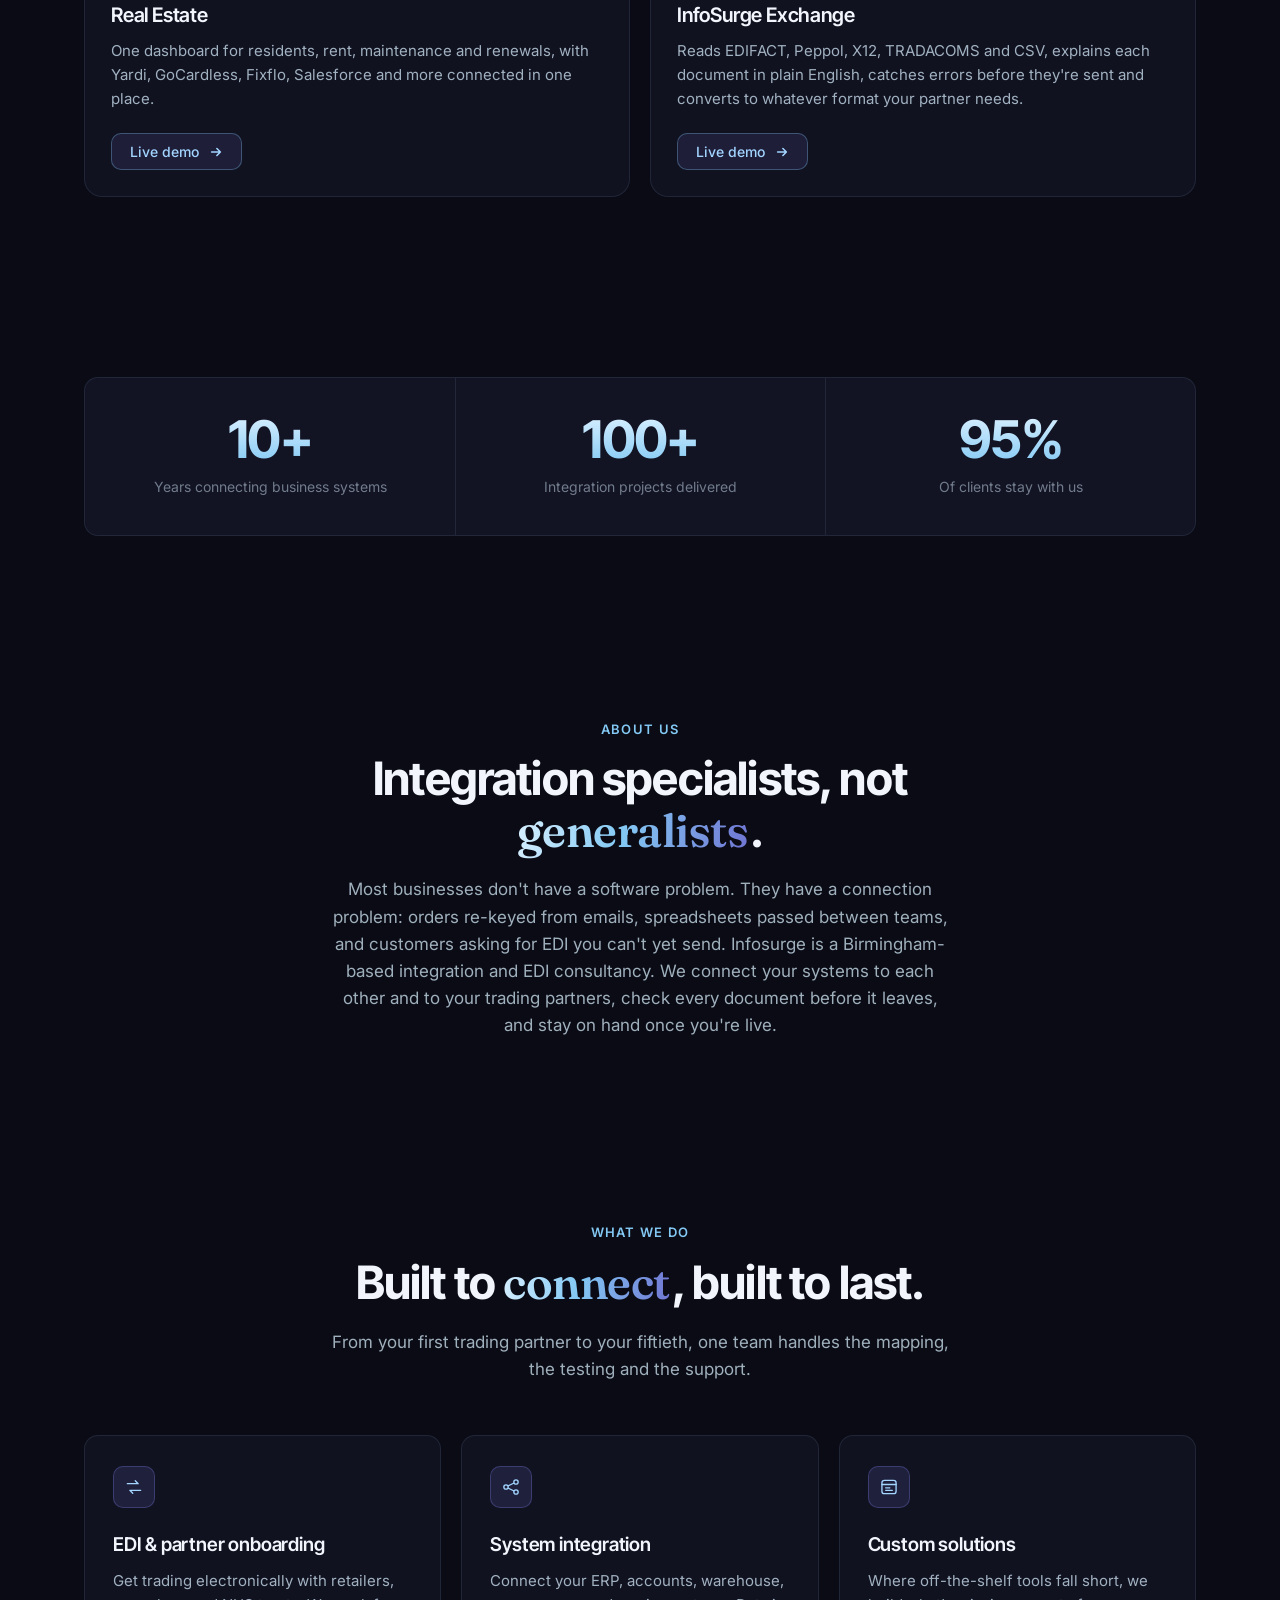
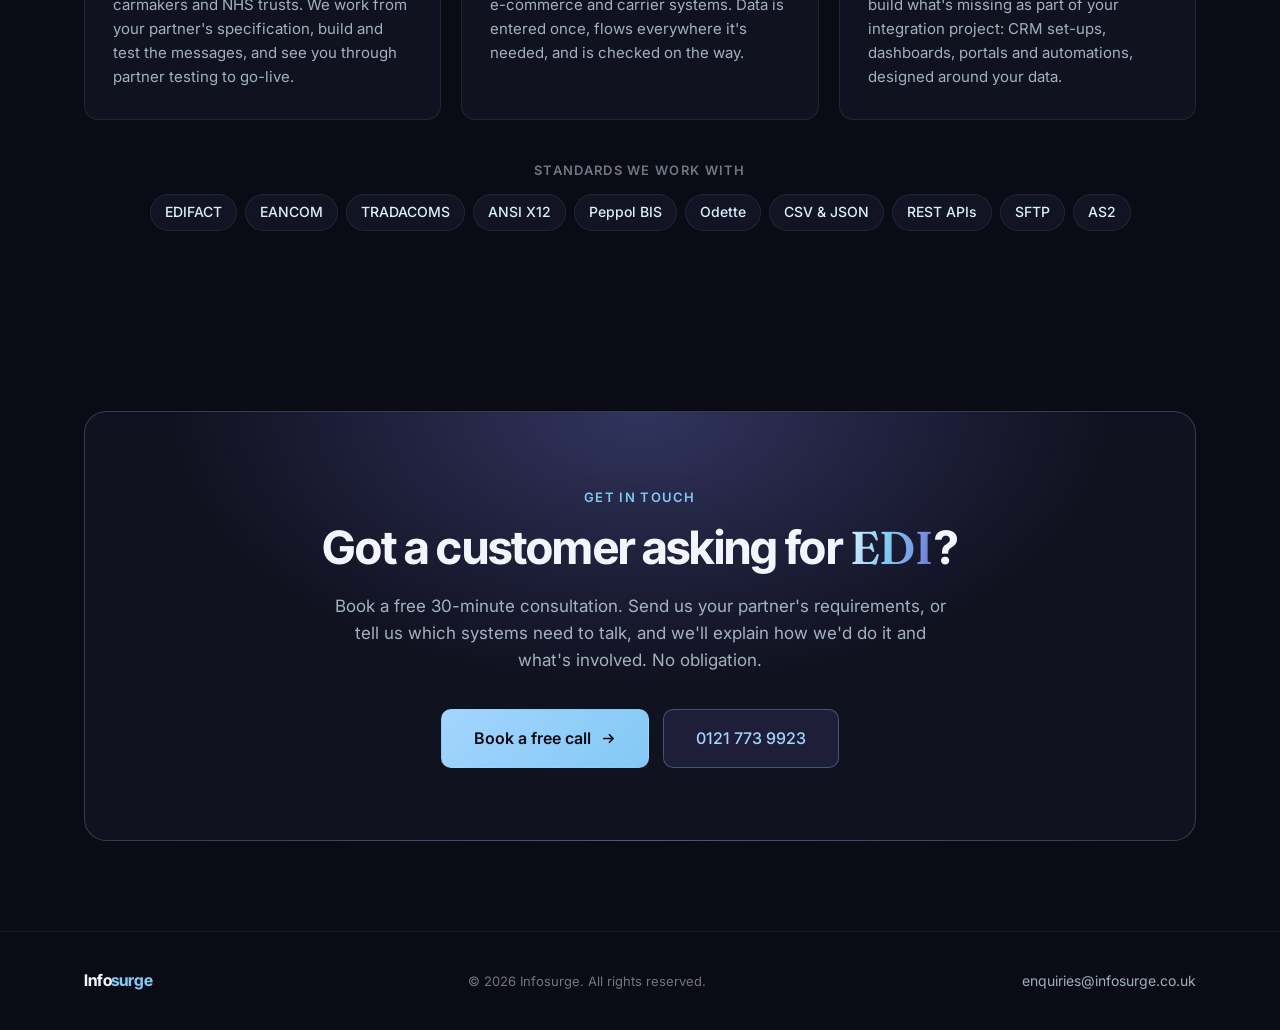
==== commit eae24517: "Rebuild landing page around integration and EDI New dark landing page in the Infosurge palette, with" ====
--- a/index.html
+++ b/index.html
@@ -1,261 +1,282 @@
 <!DOCTYPE html>
-<html lang="en">
+<html lang="en-GB">
 <head>
   <meta charset="UTF-8">
   <meta name="viewport" content="width=device-width, initial-scale=1.0">
-  <title>Infosurge — IT Services &amp; CRM Solutions</title>
-  <meta name="description" content="Infosurge delivers tailored CRM implementation, software integration, and process optimisation for growing businesses.">
-  <link rel="icon" type="image/svg+xml" href="assets/favicon.svg">
+  <title>Infosurge — Integration &amp; EDI Specialists, Birmingham</title>
+  <meta name="description" content="Birmingham-based integration and EDI consultancy. We connect your ERP, finance and warehouse systems to each other and to every trading partner, in whatever format they need. Book a free 30-minute consultation.">
+  <link rel="icon" href="assets/favicon.svg" type="image/svg+xml">
   <link rel="preconnect" href="https://fonts.googleapis.com">
   <link rel="preconnect" href="https://fonts.gstatic.com" crossorigin>
-  <link href="https://fonts.googleapis.com/css2?family=Space+Grotesk:wght@400;500;600;700&family=Inter:wght@400;500;600&display=swap" rel="stylesheet">
-  <link rel="stylesheet" href="css/style.css">
+  <link href="https://fonts.googleapis.com/css2?family=Inter:wght@400;500;600&family=Inter+Tight:wght@600;700&family=Fraunces:opsz,wght@9..144,600&display=swap" rel="stylesheet">
+  <link rel="stylesheet" href="css/style.css?v=20261006">
 </head>
 <body>
 
-  <!-- ===== Header / Nav ===== -->
-  <header class="site-header" id="top">
+  <!-- Background: grid + glow -->
+  <div class="bg" aria-hidden="true">
+    <div class="bg-grid"></div>
+    <div class="bg-beam"></div>
+    <div class="bg-corner"></div>
+  </div>
+
+  <!-- ============ NAV ============ -->
+  <header class="nav">
     <div class="container nav-inner">
-      <a href="#top" class="brand">
-        <img src="assets/logo.png" alt="Infosurge" class="brand-logo">
+      <a href="#top" class="brand" aria-label="Infosurge home">
+        <span class="brand-mark" aria-hidden="true">
+          <svg viewBox="0 0 24 24" width="16" height="16"><path d="M4 17 L9 6 L12 12 L15 6 L20 17" fill="none" stroke="currentColor" stroke-width="2.6" stroke-linecap="round" stroke-linejoin="round"/></svg>
+        </span>
+        <span class="brand-name">Info<span>surge</span></span>
       </a>
 
-      <nav class="nav-links" id="navLinks">
-        <a href="#home">Home</a>
+      <nav class="nav-links" id="nav-links" aria-label="Main">
+        <a href="#demos">Demos</a>
         <a href="#about">About</a>
         <a href="#services">Services</a>
-        <a href="#features">Features</a>
-        <a href="advisory/">Advisory</a>
+        <a href="#results">Results</a>
         <a href="#contact">Contact</a>
       </nav>
 
-      <a href="#contact" class="btn btn-primary nav-cta">Contact Us</a>
-
-      <button class="nav-toggle" id="navToggle" aria-label="Toggle navigation" aria-expanded="false">
-        <span></span><span></span><span></span>
+      <a href="#contact" class="btn btn-outline btn-sm nav-cta">
+        Free consultation
+        <svg class="arrow" viewBox="0 0 16 16" width="14" height="14" aria-hidden="true"><path d="M3 8h10M9 4l4 4-4 4" fill="none" stroke="currentColor" stroke-width="1.8" stroke-linecap="round" stroke-linejoin="round"/></svg>
+      </a>
+
+      <button class="nav-toggle" aria-label="Open menu" aria-expanded="false" aria-controls="nav-links">
+        <span></span><span></span>
       </button>
     </div>
   </header>
 
-  <main>
-    <!-- ===== Hero ===== -->
-    <section class="hero" id="home">
-      <div class="hero-glow" aria-hidden="true"></div>
+  <!-- ============ ANNOUNCEMENT STRIP ============ -->
+  <div class="strip">
+    <svg viewBox="0 0 16 16" width="14" height="14" aria-hidden="true"><circle cx="8" cy="8" r="6.2" fill="none" stroke="currentColor" stroke-width="1.4"/><path d="M8 4.8V8l2.2 1.4" fill="none" stroke="currentColor" stroke-width="1.4" stroke-linecap="round"/></svg>
+    <span>Free 30-minute integration consultation</span>
+    <a href="tel:01217739923" class="strip-chip">0121 773 9923</a>
+  </div>
+
+  <main id="top">
+
+    <!-- ============ HERO ============ -->
+    <section class="hero">
       <div class="container hero-inner">
-        <p class="eyebrow reveal">IT Services &amp; CRM Solutions</p>
-        <h1 class="reveal">Empower Your <span class="text-accent">Business Growth</span></h1>
-        <p class="hero-sub reveal">Transforming business processes with tailored IT and consulting solutions. Specialising in CRM support, integration, and process optimisation for business success.</p>
-        <div class="hero-actions reveal">
-          <a href="#contact" class="btn btn-primary">Get Started</a>
-          <a href="#services" class="btn btn-ghost">Explore Services</a>
-        </div>
-      </div>
-    </section>
-
-    <!-- ===== Stats ===== -->
-    <section class="stats">
-      <div class="container stats-grid">
-        <div class="stat-card reveal">
-          <span class="stat-number">10+</span>
-          <span class="stat-label">Years Experience</span>
-          <p>More than a decade of industry experience supporting businesses in CRM implementation and software integration.</p>
-        </div>
-        <div class="stat-card reveal">
-          <span class="stat-number">100+</span>
-          <span class="stat-label">Successful Projects</span>
-          <p>Successfully delivered over one hundred CRM and IT integration projects across various industries.</p>
-        </div>
-        <div class="stat-card reveal">
-          <span class="stat-number">95%</span>
-          <span class="stat-label">Client Retention</span>
-          <p>A 95% client retention rate reflecting strong trust and service quality.</p>
-        </div>
-      </div>
-    </section>
-
-    <!-- ===== About ===== -->
-    <section class="about" id="about">
-      <div class="container about-grid">
-        <div class="reveal">
-          <p class="eyebrow">About Infosurge</p>
-          <h2>Tailored IT &amp; consulting, built around your CRM</h2>
-          <p class="lead">At Infosurge, we focus on providing tailored IT services and consulting to help businesses set up and enhance CRM systems. Our expertise in software integration and process optimisation ensures your operations run efficiently, supporting your growth and success.</p>
-          <a href="#contact" class="link-arrow">Learn more about us &rarr;</a>
-        </div>
-        <div class="about-card reveal">
-          <div class="about-card-glow" aria-hidden="true"></div>
-          <ul class="about-list">
-            <li><span class="dot"></span>Decade-plus CRM &amp; integration expertise</li>
-            <li><span class="dot"></span>Process optimisation built around your workflow</li>
-            <li><span class="dot"></span>Hands-on support from first call to go-live</li>
-            <li><span class="dot"></span>Trusted by businesses across multiple industries</li>
+        <span class="pill reveal"><span class="pill-dot"></span>Integration &amp; EDI · Birmingham</span>
+
+        <h1 class="hero-title reveal">
+          Every system and every partner,<br>
+          <em>connected</em>.
+        </h1>
+
+        <p class="hero-sub reveal">We connect your ERP, finance and warehouse systems to each other and to your customers and suppliers. Orders, shipping notices and invoices flow in the format each partner expects, with no re-keying.</p>
+
+        <!-- Interactive "assistant" card, mirrors the Prompt Analyzer in the reference -->
+        <form class="console reveal" id="console" action="#contact">
+          <div class="console-head">
+            <span class="console-title">
+              <svg viewBox="0 0 16 16" width="15" height="15" aria-hidden="true"><path d="M9 1.5 3.5 9H8l-1 5.5L12.5 7H8z" fill="none" stroke="currentColor" stroke-width="1.4" stroke-linejoin="round"/></svg>
+              What do you need to connect?
+            </span>
+            <span class="console-status"><span class="status-dot"></span>Ready</span>
+          </div>
+          <div class="console-body">
+            <label for="need" class="sr-only">Describe what you need</label>
+            <input id="need" type="text" autocomplete="off" placeholder="">
+            <button type="submit" class="console-send" aria-label="Send to contact form">
+              <svg viewBox="0 0 16 16" width="15" height="15" aria-hidden="true"><path d="M3 8h10M9 4l4 4-4 4" fill="none" stroke="currentColor" stroke-width="2" stroke-linecap="round" stroke-linejoin="round"/></svg>
+            </button>
+          </div>
+        </form>
+
+        <a href="#contact" class="btn btn-outline btn-lg reveal">
+          Book a free consultation
+          <svg class="arrow" viewBox="0 0 16 16" width="15" height="15" aria-hidden="true"><path d="M3 8h10M9 4l4 4-4 4" fill="none" stroke="currentColor" stroke-width="1.8" stroke-linecap="round" stroke-linejoin="round"/></svg>
+        </a>
+      </div>
+    </section>
+
+    <!-- ============ LIVE DEMOS ============ -->
+    <section class="section demos-section" id="demos">
+      <div class="container">
+        <div class="narrow center">
+          <span class="eyebrow reveal">Live demos</span>
+          <h2 class="section-title reveal">See it <em>working</em>, not just described.</h2>
+          <p class="section-text reveal">Interactive examples of the integration and EDI systems we build. Open one and click around.</p>
+        </div>
+
+        <div class="demos">
+          <article class="demo-card reveal">
+            <button class="demo-thumb" type="button" data-demo="demos/real-estate.html" data-demo-title="Real Estate" aria-label="Open the Real Estate live demo">
+              <img src="assets/demos/real-estate.png" alt="Property operations dashboard showing occupancy, revenue and maintenance" width="1440" height="900" loading="lazy">
+              <span class="demo-thumb-overlay"><span class="demo-play">
+                <svg viewBox="0 0 16 16" width="14" height="14" aria-hidden="true"><path d="M5 3.5v9l7-4.5z" fill="currentColor"/></svg>
+                Live demo
+              </span></span>
+            </button>
+            <div class="demo-body">
+              <div class="demo-meta">
+                <span class="demo-tag">Build-to-rent</span>
+                <span class="demo-tag">Operations dashboard</span>
+              </div>
+              <h3>Real Estate</h3>
+              <p>One dashboard for residents, rent, maintenance and renewals, with Yardi, GoCardless, Fixflo, Salesforce and more connected in one place.</p>
+              <button class="btn btn-outline btn-sm" type="button" data-demo="demos/real-estate.html" data-demo-title="Real Estate">
+                Live demo
+                <svg class="arrow" viewBox="0 0 16 16" width="14" height="14" aria-hidden="true"><path d="M3 8h10M9 4l4 4-4 4" fill="none" stroke="currentColor" stroke-width="1.8" stroke-linecap="round" stroke-linejoin="round"/></svg>
+              </button>
+            </div>
+          </article>
+
+          <article class="demo-card reveal">
+            <button class="demo-thumb" type="button" data-demo="demos/infosurge-exchange.html" data-demo-title="InfoSurge Exchange" aria-label="Open the InfoSurge Exchange live demo">
+              <img src="assets/demos/infosurge-exchange.png" alt="InfoSurge Exchange reading an EDIFACT delivery schedule and explaining it in plain English" width="1440" height="900" loading="lazy">
+              <span class="demo-thumb-overlay"><span class="demo-play">
+                <svg viewBox="0 0 16 16" width="14" height="14" aria-hidden="true"><path d="M5 3.5v9l7-4.5z" fill="currentColor"/></svg>
+                Live demo
+              </span></span>
+            </button>
+            <div class="demo-body">
+              <div class="demo-meta">
+                <span class="demo-tag">EDI</span>
+                <span class="demo-tag">Automotive · NHS · Retail</span>
+              </div>
+              <h3>InfoSurge Exchange</h3>
+              <p>Reads EDIFACT, Peppol, X12, TRADACOMS and CSV, explains each document in plain English, catches errors before they're sent and converts to whatever format your partner needs.</p>
+              <button class="btn btn-outline btn-sm" type="button" data-demo="demos/infosurge-exchange.html" data-demo-title="InfoSurge Exchange">
+                Live demo
+                <svg class="arrow" viewBox="0 0 16 16" width="14" height="14" aria-hidden="true"><path d="M3 8h10M9 4l4 4-4 4" fill="none" stroke="currentColor" stroke-width="1.8" stroke-linecap="round" stroke-linejoin="round"/></svg>
+              </button>
+            </div>
+          </article>
+        </div>
+      </div>
+    </section>
+
+    <!-- ============ RESULTS / STATS ============ -->
+    <!-- PLACEHOLDER: numbers carried over from the old site, confirm before launch -->
+    <section class="section" id="results">
+      <div class="container"><div class="stats">
+        <div class="stat reveal">
+          <span class="stat-num">10+</span>
+          <span class="stat-label">Years connecting business systems</span>
+        </div>
+        <div class="stat reveal">
+          <span class="stat-num">100+</span>
+          <span class="stat-label">Integration projects delivered</span>
+        </div>
+        <div class="stat reveal">
+          <span class="stat-num">95%</span>
+          <span class="stat-label">Of clients stay with us</span>
+        </div>
+        </div>
+      </div>
+    </section>
+
+    <!-- ============ ABOUT ============ -->
+    <section class="section" id="about">
+      <div class="container narrow center">
+        <span class="eyebrow reveal">About us</span>
+        <h2 class="section-title reveal">Integration specialists, not <em>generalists</em>.</h2>
+        <p class="section-text reveal">Most businesses don't have a software problem. They have a connection problem: orders re-keyed from emails, spreadsheets passed between teams, and customers asking for EDI you can't yet send. Infosurge is a Birmingham-based integration and EDI consultancy. We connect your systems to each other and to your trading partners, check every document before it leaves, and stay on hand once you're live.</p>
+      </div>
+    </section>
+
+    <!-- ============ SERVICES ============ -->
+    <section class="section" id="services">
+      <div class="container">
+        <div class="narrow center">
+          <span class="eyebrow reveal">What we do</span>
+          <h2 class="section-title reveal">Built to <em>connect</em>, built to last.</h2>
+          <p class="section-text reveal">From your first trading partner to your fiftieth, one team handles the mapping, the testing and the support.</p>
+        </div>
+        <div class="cards">
+          <article class="card reveal">
+            <span class="card-icon" aria-hidden="true">
+              <svg viewBox="0 0 24 24" width="20" height="20"><path d="M4 8h13l-3.5-3.5M20 16H7l3.5 3.5" fill="none" stroke="currentColor" stroke-width="1.6" stroke-linecap="round" stroke-linejoin="round"/></svg>
+            </span>
+            <h3>EDI &amp; partner onboarding</h3>
+            <p>Get trading electronically with retailers, carmakers and NHS trusts. We work from your partner's specification, build and test the messages, and see you through partner testing to go-live.</p>
+          </article>
+          <article class="card reveal">
+            <span class="card-icon" aria-hidden="true">
+              <svg viewBox="0 0 24 24" width="20" height="20"><circle cx="6" cy="12" r="2.6" fill="none" stroke="currentColor" stroke-width="1.6"/><circle cx="18" cy="6" r="2.6" fill="none" stroke="currentColor" stroke-width="1.6"/><circle cx="18" cy="18" r="2.6" fill="none" stroke="currentColor" stroke-width="1.6"/><path d="M8.3 10.8 15.7 7.2M8.3 13.2l7.4 3.6" fill="none" stroke="currentColor" stroke-width="1.6"/></svg>
+            </span>
+            <h3>System integration</h3>
+            <p>Connect your ERP, accounts, warehouse, e-commerce and carrier systems. Data is entered once, flows everywhere it's needed, and is checked on the way.</p>
+          </article>
+          <article class="card reveal">
+            <span class="card-icon" aria-hidden="true">
+              <svg viewBox="0 0 24 24" width="20" height="20"><rect x="3.5" y="4" width="17" height="16" rx="3" fill="none" stroke="currentColor" stroke-width="1.6"/><path d="M3.5 9h17M8 13h5M8 16h8" fill="none" stroke="currentColor" stroke-width="1.6" stroke-linecap="round"/></svg>
+            </span>
+            <h3>Custom solutions</h3>
+            <p>Where off-the-shelf tools fall short, we build what's missing as part of your integration project: CRM set-ups, dashboards, portals and automations, designed around your data.</p>
+          </article>
+        </div>
+
+        <!-- PLACEHOLDER: confirm this list matches what you support -->
+        <div class="formats reveal">
+          <span class="formats-label">Standards we work with</span>
+          <ul>
+            <li>EDIFACT</li><li>EANCOM</li><li>TRADACOMS</li><li>ANSI X12</li><li>Peppol BIS</li><li>Odette</li><li>CSV &amp; JSON</li><li>REST APIs</li><li>SFTP</li><li>AS2</li>
           </ul>
         </div>
       </div>
     </section>
 
-    <!-- ===== Services ===== -->
-    <section class="services" id="services">
+    <!-- ============ CONTACT ============ -->
+    <section class="section" id="contact">
       <div class="container">
-        <p class="eyebrow center reveal">What We Do</p>
-        <h2 class="center reveal">Explore Our Services</h2>
-        <p class="section-sub center reveal">Practical, business-focused IT and CRM support — designed around how your team actually works.</p>
-
-        <div class="services-grid">
-          <div class="service-card reveal">
-            <div class="service-icon">
-              <svg width="28" height="28" viewBox="0 0 24 24" fill="none"><path d="M4 19h16M4 19V7a2 2 0 0 1 2-2h4v14M4 19h6M14 19V11a2 2 0 0 1 2-2h4v10M14 19h6" stroke="currentColor" stroke-width="1.6" stroke-linecap="round" stroke-linejoin="round"/></svg>
-            </div>
-            <h3>Tailored CRM Solutions</h3>
-            <p>CRM implementations designed to fit your unique business needs — from setup and configuration to team onboarding.</p>
+        <div class="cta-panel reveal">
+          <span class="eyebrow">Get in touch</span>
+          <h2 class="section-title">Got a customer asking for <em>EDI</em>?</h2>
+          <p class="section-text">Book a free 30-minute consultation. Send us your partner's requirements, or tell us which systems need to talk, and we'll explain how we'd do it and what's involved. No obligation.</p>
+          <div class="cta-actions">
+            <a href="mailto:enquiries@infosurge.co.uk?subject=Free%2030-minute%20consultation" class="btn btn-solid btn-lg" id="email-cta">
+              Book a free call
+              <svg class="arrow" viewBox="0 0 16 16" width="15" height="15" aria-hidden="true"><path d="M3 8h10M9 4l4 4-4 4" fill="none" stroke="currentColor" stroke-width="1.8" stroke-linecap="round" stroke-linejoin="round"/></svg>
+            </a>
+            <a href="tel:01217739923" class="btn btn-outline btn-lg">0121 773 9923</a>
           </div>
-
-          <div class="service-card reveal">
-            <div class="service-icon">
-              <svg width="28" height="28" viewBox="0 0 24 24" fill="none"><path d="M8 7L3 12l5 5M16 7l5 5-5 5M13 4l-2 16" stroke="currentColor" stroke-width="1.6" stroke-linecap="round" stroke-linejoin="round"/></svg>
-            </div>
-            <h3>Seamless Software Integration</h3>
-            <p>Connecting your existing software for better data flow and automation, so your systems work together, not against each other.</p>
-          </div>
-
-          <div class="service-card reveal">
-            <div class="service-icon">
-              <svg width="28" height="28" viewBox="0 0 24 24" fill="none"><path d="M3 12a9 9 0 1 0 9-9 9 9 0 0 0-9 9Z" stroke="currentColor" stroke-width="1.6"/><path d="M12 7v5l3 3" stroke="currentColor" stroke-width="1.6" stroke-linecap="round" stroke-linejoin="round"/></svg>
-            </div>
-            <h3>Process Optimisation</h3>
-            <p>Streamlining day-to-day operations so your team spends less time on admin and more time on the work that matters.</p>
-          </div>
-        </div>
-      </div>
-    </section>
-
-    <!-- ===== Features / Deliverables ===== -->
-    <section class="features" id="features">
-      <div class="container features-grid">
-        <div class="reveal">
-          <p class="eyebrow">Deliverable Features</p>
-          <h2>Everything you need, nothing you don't</h2>
-          <p class="lead">Every engagement is scoped around clear, measurable outcomes — so you always know what you're getting and when.</p>
-          <ul class="feature-list">
-            <li><span class="check">✓</span> Discovery &amp; requirements mapping</li>
-            <li><span class="check">✓</span> CRM configuration &amp; data migration</li>
-            <li><span class="check">✓</span> Third-party software integration</li>
-            <li><span class="check">✓</span> Team training &amp; documentation</li>
-            <li><span class="check">✓</span> Ongoing support &amp; optimisation</li>
-          </ul>
-        </div>
-        <div class="feature-visual reveal" aria-hidden="true">
-          <div class="orbit-ring"></div>
-          <div class="orbit-ring ring-2"></div>
-          <div class="orbit-core">IS</div>
-        </div>
-      </div>
-    </section>
-
-    <!-- ===== CTA Band ===== -->
-    <section class="cta-band">
-      <div class="container cta-band-inner reveal">
-        <h2>Ready to grow with a CRM that works for you?</h2>
-        <p>Tell us about your business and we'll show you what's possible.</p>
-        <a href="#contact" class="btn btn-primary">Get Started</a>
-      </div>
-    </section>
-
-    <!-- ===== Contact ===== -->
-    <section class="contact" id="contact">
-      <div class="container contact-grid">
-        <div class="reveal">
-          <p class="eyebrow">Get In Touch</p>
-          <h2>Contact Us</h2>
-          <p class="lead">Have a question about CRM implementation, integration, or process optimisation? Send us a message and our team will get back to you.</p>
-
-          <div class="contact-details">
-            <a href="tel:01217739923" class="contact-item">
-              <span class="contact-icon">
-                <svg width="20" height="20" viewBox="0 0 24 24" fill="none"><path d="M22 16.92v3a2 2 0 0 1-2.18 2 19.79 19.79 0 0 1-8.63-3.07 19.5 19.5 0 0 1-6-6 19.79 19.79 0 0 1-3.07-8.67A2 2 0 0 1 4.11 2h3a2 2 0 0 1 2 1.72c.127.96.361 1.903.7 2.81a2 2 0 0 1-.45 2.11L8.09 9.91a16 16 0 0 0 6 6l1.27-1.27a2 2 0 0 1 2.11-.45c.907.339 1.85.573 2.81.7A2 2 0 0 1 22 16.92Z" stroke="currentColor" stroke-width="1.6" stroke-linecap="round" stroke-linejoin="round"/></svg>
-              </span>
-              0121 773 9923
-            </a>
-            <a href="mailto:enquiries@infosurge.co.uk" class="contact-item">
-              <span class="contact-icon">
-                <svg width="20" height="20" viewBox="0 0 24 24" fill="none"><path d="M4 4h16a2 2 0 0 1 2 2v12a2 2 0 0 1-2 2H4a2 2 0 0 1-2-2V6a2 2 0 0 1 2-2Z" stroke="currentColor" stroke-width="1.6"/><path d="m22 6-10 7L2 6" stroke="currentColor" stroke-width="1.6" stroke-linecap="round" stroke-linejoin="round"/></svg>
-              </span>
-              enquiries@infosurge.co.uk
-            </a>
-          </div>
-
-          <div class="social-links">
-            <a href="#" aria-label="Facebook" class="social-icon">
-              <svg width="18" height="18" viewBox="0 0 24 24" fill="none"><path d="M18 2h-3a5 5 0 0 0-5 5v3H7v4h3v8h4v-8h3l1-4h-4V7a1 1 0 0 1 1-1h3Z" stroke="currentColor" stroke-width="1.6" stroke-linejoin="round"/></svg>
-            </a>
-            <a href="#" aria-label="Instagram" class="social-icon">
-              <svg width="18" height="18" viewBox="0 0 24 24" fill="none"><rect x="2" y="2" width="20" height="20" rx="5" stroke="currentColor" stroke-width="1.6"/><circle cx="12" cy="12" r="4" stroke="currentColor" stroke-width="1.6"/><circle cx="17.5" cy="6.5" r="1" fill="currentColor"/></svg>
-            </a>
-            <a href="#" aria-label="X" class="social-icon">
-              <svg width="18" height="18" viewBox="0 0 24 24" fill="none"><path d="M4 4l16 16M20 4 4 20" stroke="currentColor" stroke-width="1.6" stroke-linecap="round"/></svg>
-            </a>
-          </div>
-        </div>
-
-        <form class="contact-form reveal" id="contactForm">
-          <label>
-            Name
-            <input type="text" name="name" placeholder="Your name" required>
-          </label>
-          <label>
-            Email
-            <input type="email" name="email" placeholder="you@company.com" required>
-          </label>
-          <label>
-            Message
-            <textarea name="message" rows="4" placeholder="Tell us about your project" required></textarea>
-          </label>
-          <label class="consent">
-            <input type="checkbox" name="consent" required>
-            <span>I consent to Infosurge storing my details to respond to this enquiry.</span>
-          </label>
-          <button type="submit" class="btn btn-primary btn-block">Send Message</button>
-          <p class="form-note" id="formNote" hidden>Thanks — this is a placeholder form. Wire it up to your email/CRM endpoint before launch.</p>
-        </form>
-      </div>
-    </section>
+        </div>
+      </div>
+    </section>
+
   </main>
 
-  <!-- ===== Footer ===== -->
-  <footer class="site-footer">
+  <!-- ============ FOOTER ============ -->
+  <footer class="footer">
     <div class="container footer-inner">
-      <div class="footer-brand">
-        <img src="assets/logo.png" alt="Infosurge" class="brand-logo">
-        <p>Transforming business processes with tailored IT and consulting solutions.</p>
-      </div>
-
-      <div class="footer-col">
-        <h4>Site</h4>
-        <a href="#home">Home</a>
-        <a href="#about">About</a>
-        <a href="#services">Services</a>
-        <a href="#features">Deliverable Features</a>
-        <a href="advisory/">Advisory Deck</a>
-        <a href="#contact">Contact</a>
-      </div>
-
-      <div class="footer-col">
-        <h4>Legal</h4>
-        <a href="#">Legal Notice</a>
-        <a href="#">Privacy Policy</a>
-      </div>
-
-      <div class="footer-col">
-        <h4>Contact</h4>
-        <a href="tel:01217739923">0121 773 9923</a>
-        <a href="mailto:enquiries@infosurge.co.uk">enquiries@infosurge.co.uk</a>
-      </div>
-    </div>
-    <div class="container footer-bottom">
-      <p>&copy; <span id="year"></span> Infosurge. All rights reserved.</p>
+      <span class="brand-name">Info<span>surge</span></span>
+      <span class="footer-meta">&copy; <span id="year">2026</span> Infosurge. All rights reserved.</span>
+      <a href="mailto:enquiries@infosurge.co.uk" class="footer-link">enquiries@infosurge.co.uk</a>
     </div>
   </footer>
 
-  <script src="js/script.js"></script>
+  <!-- ============ DEMO WINDOW ============ -->
+  <div class="demo-modal" id="demo-modal" role="dialog" aria-modal="true" aria-labelledby="demo-modal-title" hidden>
+    <div class="demo-backdrop" data-demo-close></div>
+    <div class="demo-window">
+      <div class="demo-bar">
+        <div class="demo-dots" aria-hidden="true"><span></span><span></span><span></span></div>
+        <div class="demo-address">
+          <svg viewBox="0 0 16 16" width="12" height="12" aria-hidden="true"><rect x="3.5" y="7" width="9" height="6.5" rx="1.5" fill="none" stroke="currentColor" stroke-width="1.4"/><path d="M5.5 7V5a2.5 2.5 0 015 0v2" fill="none" stroke="currentColor" stroke-width="1.4"/></svg>
+          <span id="demo-modal-title">Live demo</span>
+          <span class="demo-live"><span class="status-dot"></span>Interactive</span>
+        </div>
+        <a class="demo-bar-btn" id="demo-newtab" href="#" target="_blank" rel="noopener" aria-label="Open demo in a new tab" title="Open in new tab">
+          <svg viewBox="0 0 16 16" width="14" height="14" aria-hidden="true"><path d="M9 3h4v4M13 3 7.5 8.5M11.5 9.5V13H3V4.5h3.5" fill="none" stroke="currentColor" stroke-width="1.5" stroke-linecap="round" stroke-linejoin="round"/></svg>
+        </a>
+        <button class="demo-bar-btn" type="button" data-demo-close aria-label="Close demo" title="Close (Esc)">
+          <svg viewBox="0 0 16 16" width="14" height="14" aria-hidden="true"><path d="M4 4l8 8M12 4l-8 8" fill="none" stroke="currentColor" stroke-width="1.7" stroke-linecap="round"/></svg>
+        </button>
+      </div>
+      <div class="demo-frame">
+        <div class="demo-loading">Loading demo…</div>
+        <iframe id="demo-iframe" title="Live demo" sandbox="allow-scripts"></iframe>
+      </div>
+    </div>
+  </div>
+
+  <script src="js/script.js?v=20261005"></script>
 </body>
 </html>
--- a/css/style.css
+++ b/css/style.css
@@ -1,707 +1,891 @@
-/* ===== Design tokens ===== */
+/* ==========================================================
+   Infosurge — landing page
+   Palette: D9F0FF · A3D5FF · 83C9F4 · 6F73D2 · 7681B3
+   ========================================================== */
+
 :root {
-  --bg: #05070d;
-  --bg-alt: #0b0e17;
-  --surface: #10141f;
-  --surface-hover: #151a28;
-  --border: #1f2534;
-  --text: #f5f7fa;
-  --text-dim: #9aa3b5;
-  --accent: #22e0ff;
-  --accent-dim: #17a9c4;
-  --accent-soft: rgba(34, 224, 255, 0.1);
+  /* Brand palette */
+  --ice: #D9F0FF;        /* Alice Blue */
+  --sky: #A3D5FF;        /* Sky Blue */
+  --sky-deep: #83C9F4;   /* Sky Blue (deeper) */
+  --slate: #6F73D2;      /* Medium Slate Blue */
+  --glaucous: #7681B3;   /* Glaucous */
+
+  /* Surfaces */
+  --bg: #0A0B14;
+  --surface: rgba(20, 22, 38, 0.72);
+  --surface-2: rgba(111, 115, 210, 0.08);
+  --border: rgba(163, 213, 255, 0.10);
+  --border-strong: rgba(163, 213, 255, 0.22);
+
+  /* Text */
+  --text: #F2F6FC;
+  --text-soft: rgba(217, 240, 255, 0.72);
+  --text-muted: rgba(217, 240, 255, 0.48);
+
+  --font-body: "Inter", system-ui, -apple-system, "Segoe UI", sans-serif;
+  --font-head: "Inter Tight", "Inter", system-ui, sans-serif;
+  --font-serif: "Fraunces", Georgia, "Times New Roman", serif;
+
   --radius: 14px;
-  --radius-lg: 22px;
-  --font-display: 'Space Grotesk', 'Segoe UI', sans-serif;
-  --font-body: 'Inter', 'Segoe UI', sans-serif;
-  --max-width: 1180px;
-}
-
-* { box-sizing: border-box; margin: 0; padding: 0; }
-
-html { scroll-behavior: smooth; }
+  --container: 1160px;
+}
+
+*, *::before, *::after { box-sizing: border-box; }
+
+html { scroll-behavior: smooth; -webkit-text-size-adjust: 100%; }
 
 body {
+  margin: 0;
   background: var(--bg);
   color: var(--text);
   font-family: var(--font-body);
+  font-size: 16px;
   line-height: 1.6;
   -webkit-font-smoothing: antialiased;
-}
-
-img { display: block; max-width: 100%; }
+  overflow-x: hidden;
+}
 
 a { color: inherit; text-decoration: none; }
+img, svg { display: block; }
+
+.sr-only {
+  position: absolute; width: 1px; height: 1px; padding: 0; margin: -1px;
+  overflow: hidden; clip: rect(0 0 0 0); white-space: nowrap; border: 0;
+}
 
 .container {
-  max-width: var(--max-width);
+  width: 100%;
+  max-width: var(--container);
   margin: 0 auto;
   padding: 0 24px;
 }
 
-h1, h2, h3 {
-  font-family: var(--font-display);
-  font-weight: 700;
-  letter-spacing: -0.02em;
-  line-height: 1.1;
-}
-
-h2 { font-size: clamp(1.9rem, 3.2vw, 2.75rem); margin-bottom: 14px; }
-h3 { font-size: 1.25rem; margin-bottom: 8px; }
-
-.lead { color: var(--text-dim); font-size: 1.05rem; max-width: 46ch; margin-bottom: 24px; }
-.section-sub { color: var(--text-dim); max-width: 52ch; margin: 0 auto 48px; }
-
-.text-accent { color: var(--accent); }
-
-.eyebrow {
-  display: inline-block;
-  font-family: var(--font-display);
-  font-size: 0.8rem;
+.narrow { max-width: 720px; margin-left: auto; margin-right: auto; }
+.center { text-align: center; }
+
+/* Serif accent word — the "Supercharge" treatment */
+h1 em, h2 em {
+  font-family: var(--font-serif);
+  font-style: normal;
   font-weight: 600;
-  letter-spacing: 0.14em;
-  text-transform: uppercase;
-  color: var(--accent);
-  margin-bottom: 14px;
-}
-.eyebrow.center { display: block; text-align: center; }
-h2.center { text-align: center; }
-
-/* ===== Buttons ===== */
+  letter-spacing: -0.01em;
+  background: linear-gradient(100deg, var(--ice) 0%, var(--sky-deep) 45%, var(--slate) 100%);
+  -webkit-background-clip: text;
+  background-clip: text;
+  color: transparent;
+  padding-right: 0.04em;
+}
+
+/* ---------------- Background ---------------- */
+.bg {
+  position: fixed;
+  inset: 0;
+  z-index: -1;
+  pointer-events: none;
+  overflow: hidden;
+}
+
+.bg-grid {
+  position: absolute;
+  inset: 0;
+  background-image:
+    linear-gradient(to right, rgba(163, 213, 255, 0.045) 1px, transparent 1px),
+    linear-gradient(to bottom, rgba(163, 213, 255, 0.045) 1px, transparent 1px);
+  background-size: 72px 72px;
+  -webkit-mask-image: radial-gradient(ellipse 80% 70% at 50% 20%, #000 30%, transparent 100%);
+          mask-image: radial-gradient(ellipse 80% 70% at 50% 20%, #000 30%, transparent 100%);
+}
+
+/* Vertical beam of light from the top centre */
+.bg-beam {
+  position: absolute;
+  top: -260px;
+  left: 50%;
+  width: 760px;
+  height: 900px;
+  transform: translateX(-50%);
+  background:
+    radial-gradient(ellipse 22% 48% at 50% 30%, rgba(163, 213, 255, 0.55), transparent 70%),
+    radial-gradient(ellipse 45% 60% at 50% 35%, rgba(111, 115, 210, 0.55), transparent 72%),
+    radial-gradient(ellipse 70% 70% at 50% 45%, rgba(118, 129, 179, 0.22), transparent 75%);
+  filter: blur(30px);
+  animation: beam 9s ease-in-out infinite alternate;
+}
+
+.bg-corner {
+  position: absolute;
+  top: -220px;
+  right: -220px;
+  width: 560px;
+  height: 560px;
+  background: radial-gradient(circle, rgba(111, 115, 210, 0.38), transparent 65%);
+  filter: blur(40px);
+}
+
+@keyframes beam {
+  from { opacity: 0.85; transform: translateX(-50%) scaleX(0.96); }
+  to   { opacity: 1;    transform: translateX(-50%) scaleX(1.04); }
+}
+
+/* ---------------- Buttons ---------------- */
 .btn {
   display: inline-flex;
   align-items: center;
-  justify-content: center;
-  gap: 8px;
-  padding: 13px 28px;
-  border-radius: 100px;
-  font-family: var(--font-display);
-  font-weight: 600;
-  font-size: 0.95rem;
+  gap: 10px;
+  font-family: var(--font-body);
+  font-weight: 500;
+  border-radius: 10px;
   border: 1px solid transparent;
   cursor: pointer;
-  transition: transform 0.15s ease, box-shadow 0.15s ease, background 0.15s ease, border-color 0.15s ease;
-}
-.btn-primary {
-  background: var(--accent);
-  color: #05070d;
-  box-shadow: 0 0 0 0 rgba(34, 224, 255, 0.5);
-}
-.btn-primary:hover {
-  transform: translateY(-2px);
-  box-shadow: 0 8px 24px rgba(34, 224, 255, 0.35);
-}
-.btn-ghost {
-  background: transparent;
-  color: var(--text);
-  border-color: var(--border);
-}
-.btn-ghost:hover {
-  border-color: var(--accent);
-  color: var(--accent);
-}
-.btn-block { width: 100%; }
-
-/* ===== Header ===== */
-.site-header {
+  transition: background 0.2s, border-color 0.2s, color 0.2s, transform 0.2s, box-shadow 0.2s;
+  white-space: nowrap;
+}
+
+.btn .arrow { transition: transform 0.2s; }
+.btn:hover .arrow { transform: translateX(3px); }
+
+.btn-sm { padding: 9px 18px; font-size: 14px; }
+.btn-lg { padding: 16px 32px; font-size: 16px; }
+
+.btn-outline {
+  color: var(--sky);
+  background: rgba(111, 115, 210, 0.14);
+  border-color: rgba(131, 201, 244, 0.32);
+}
+.btn-outline:hover {
+  background: rgba(111, 115, 210, 0.24);
+  border-color: rgba(131, 201, 244, 0.6);
+  box-shadow: 0 0 28px rgba(111, 115, 210, 0.35);
+}
+
+.btn-solid {
+  color: #0A0B14;
+  background: linear-gradient(135deg, var(--sky) 0%, var(--sky-deep) 100%);
+  font-weight: 600;
+}
+.btn-solid:hover {
+  transform: translateY(-1px);
+  box-shadow: 0 8px 30px rgba(131, 201, 244, 0.35);
+}
+
+/* ---------------- Nav ---------------- */
+.nav {
   position: sticky;
   top: 0;
   z-index: 50;
-  background: rgba(5, 7, 13, 0.75);
-  backdrop-filter: blur(12px);
-  border-bottom: 1px solid var(--border);
-}
+  transition: background 0.25s, border-color 0.25s;
+  border-bottom: 1px solid transparent;
+}
+.nav.scrolled {
+  background: rgba(10, 11, 20, 0.72);
+  backdrop-filter: blur(14px);
+  -webkit-backdrop-filter: blur(14px);
+  border-bottom-color: var(--border);
+}
+
 .nav-inner {
   display: flex;
   align-items: center;
   justify-content: space-between;
-  height: 76px;
+  height: 68px;
   gap: 24px;
 }
-.brand-logo { height: 46px; width: auto; }
+
+.brand { display: flex; align-items: center; gap: 10px; }
+
+.brand-mark {
+  display: grid;
+  place-items: center;
+  width: 28px;
+  height: 28px;
+  border-radius: 8px;
+  color: #0A0B14;
+  background: linear-gradient(135deg, var(--sky) 0%, var(--slate) 100%);
+}
+
+.brand-name {
+  font-family: var(--font-head);
+  font-size: 18px;
+  font-weight: 700;
+  letter-spacing: -0.01em;
+  color: var(--text);
+}
+.brand-name span { color: var(--sky-deep); }
+
 .nav-links {
   display: flex;
-  align-items: center;
-  gap: 32px;
-  margin: 0 auto;
-  font-size: 0.92rem;
+  gap: 36px;
+  font-size: 14px;
   font-weight: 500;
-  color: var(--text-dim);
-}
-.nav-links a { transition: color 0.15s ease; }
+}
+.nav-links a { color: var(--text-soft); transition: color 0.2s; }
 .nav-links a:hover { color: var(--text); }
-.nav-cta { flex-shrink: 0; }
 
 .nav-toggle {
   display: none;
+  width: 40px;
+  height: 40px;
+  padding: 0;
+  border: 1px solid var(--border-strong);
+  border-radius: 10px;
+  background: transparent;
+  cursor: pointer;
   flex-direction: column;
+  align-items: center;
   justify-content: center;
   gap: 5px;
-  width: 36px;
-  height: 36px;
-  background: none;
-  border: none;
+}
+.nav-toggle span {
+  width: 16px;
+  height: 1.6px;
+  background: var(--ice);
+  border-radius: 2px;
+  transition: transform 0.25s;
+}
+.nav-toggle[aria-expanded="true"] span:first-child { transform: translateY(3.3px) rotate(45deg); }
+.nav-toggle[aria-expanded="true"] span:last-child  { transform: translateY(-3.3px) rotate(-45deg); }
+
+/* ---------------- Announcement strip ---------------- */
+.strip {
+  display: flex;
+  align-items: center;
+  justify-content: center;
+  gap: 10px;
+  padding: 12px 16px;
+  font-size: 14px;
+  font-weight: 500;
+  color: var(--text-soft);
+  background: linear-gradient(90deg, transparent, rgba(163, 213, 255, 0.05) 25%, rgba(163, 213, 255, 0.05) 75%, transparent);
+  text-align: center;
+  flex-wrap: wrap;
+}
+.strip svg { color: var(--sky-deep); flex: none; }
+
+.strip-chip {
+  padding: 2px 9px;
+  font-size: 13px;
+  font-variant-numeric: tabular-nums;
+  color: var(--ice);
+  background: rgba(163, 213, 255, 0.1);
+  border-radius: 6px;
+  transition: background 0.2s;
+}
+.strip-chip:hover { background: rgba(163, 213, 255, 0.2); }
+
+/* ---------------- Hero ---------------- */
+.hero { padding: 67px 0 120px; }
+
+.hero-inner {
+  display: flex;
+  flex-direction: column;
+  align-items: center;
+  text-align: center;
+}
+
+.pill {
+  display: inline-flex;
+  align-items: center;
+  gap: 10px;
+  padding: 7px 16px;
+  font-size: 14px;
+  font-weight: 500;
+  color: var(--ice);
+  background: rgba(20, 22, 38, 0.7);
+  border: 1px solid var(--border-strong);
+  border-radius: 999px;
+  backdrop-filter: blur(8px);
+  -webkit-backdrop-filter: blur(8px);
+}
+
+.pill-dot, .status-dot {
+  width: 7px;
+  height: 7px;
+  border-radius: 50%;
+  background: var(--sky-deep);
+  box-shadow: 0 0 0 0 rgba(131, 201, 244, 0.6);
+  animation: pulse 2s infinite;
+}
+
+@keyframes pulse {
+  0%   { box-shadow: 0 0 0 0 rgba(131, 201, 244, 0.55); }
+  70%  { box-shadow: 0 0 0 8px rgba(131, 201, 244, 0); }
+  100% { box-shadow: 0 0 0 0 rgba(131, 201, 244, 0); }
+}
+
+.hero-title {
+  margin: 32px 0 0;
+  font-family: var(--font-head);
+  font-size: clamp(40px, 6.4vw, 76px);
+  font-weight: 700;
+  line-height: 1.06;
+  letter-spacing: -0.022em;
+  color: #fff;
+}
+
+.hero-sub {
+  max-width: 560px;
+  margin: 26px 0 0;
+  font-size: clamp(17px, 1.6vw, 20px);
+  color: var(--text-soft);
+}
+
+/* Assistant console card */
+.console {
+  width: 100%;
+  max-width: 680px;
+  margin: 52px 0 28px;
+  text-align: left;
+  background: var(--surface);
+  border: 1px solid var(--border-strong);
+  border-radius: var(--radius);
+  backdrop-filter: blur(16px);
+  -webkit-backdrop-filter: blur(16px);
+  box-shadow: 0 30px 80px -20px rgba(0, 0, 0, 0.6), inset 0 1px 0 rgba(217, 240, 255, 0.06);
+  transition: border-color 0.2s, box-shadow 0.2s;
+}
+.console:focus-within {
+  border-color: rgba(131, 201, 244, 0.5);
+  box-shadow: 0 30px 80px -20px rgba(0, 0, 0, 0.6), 0 0 0 4px rgba(111, 115, 210, 0.18);
+}
+
+.console-head {
+  display: flex;
+  align-items: center;
+  justify-content: space-between;
+  padding: 14px 18px 4px;
+}
+
+.console-title {
+  display: flex;
+  align-items: center;
+  gap: 8px;
+  font-size: 14px;
+  font-weight: 600;
+  color: var(--text);
+}
+.console-title svg { color: var(--sky-deep); }
+
+.console-status {
+  display: flex;
+  align-items: center;
+  gap: 8px;
+  font-size: 12px;
+  color: var(--text-muted);
+}
+.status-dot { width: 6px; height: 6px; }
+
+.console-body {
+  display: flex;
+  align-items: center;
+  gap: 12px;
+  padding: 10px 14px 14px 18px;
+}
+
+.console-body input {
+  flex: 1;
+  min-width: 0;
+  padding: 8px 0;
+  font: inherit;
+  font-size: 15px;
+  color: var(--text);
+  background: transparent;
+  border: 0;
+  outline: none;
+}
+.console-body input::placeholder { color: var(--text-soft); }
+
+.console-send {
+  display: grid;
+  place-items: center;
+  flex: none;
+  width: 38px;
+  height: 38px;
+  color: #0A0B14;
+  background: linear-gradient(135deg, var(--sky) 0%, var(--sky-deep) 100%);
+  border: 0;
+  border-radius: 9px;
   cursor: pointer;
-}
-.nav-toggle span {
+  transition: transform 0.2s, box-shadow 0.2s;
+}
+.console-send:hover {
+  transform: translateY(-1px);
+  box-shadow: 0 6px 20px rgba(131, 201, 244, 0.4);
+}
+
+/* ---------------- Sections ---------------- */
+.section { padding: 90px 0; scroll-margin-top: 70px; }
+
+.eyebrow {
+  display: inline-block;
+  margin-bottom: 14px;
+  font-size: 13px;
+  font-weight: 600;
+  letter-spacing: 0.1em;
+  text-transform: uppercase;
+  color: var(--sky-deep);
+}
+
+.section-title {
+  margin: 0;
+  font-family: var(--font-head);
+  font-size: clamp(30px, 4vw, 46px);
+  font-weight: 700;
+  line-height: 1.12;
+  letter-spacing: -0.018em;
+}
+
+.section-text {
+  margin: 20px auto 0;
+  max-width: 620px;
+  font-size: 17px;
+  color: var(--text-soft);
+}
+
+/* Stats */
+.stats {
+  display: grid;
+  grid-template-columns: repeat(3, 1fr);
+  border: 1px solid var(--border);
+  border-radius: var(--radius);
+  background: var(--surface-2);
+}
+.stat {
+  display: flex;
+  flex-direction: column;
+  align-items: center;
+  padding: 36px 20px;
+  text-align: center;
+}
+.stat + .stat { border-left: 1px solid var(--border); }
+
+.stat-num {
+  font-family: var(--font-head);
+  font-size: clamp(36px, 4.4vw, 52px);
+  font-weight: 700;
+  letter-spacing: -0.03em;
+  line-height: 1;
+  background: linear-gradient(180deg, var(--ice), var(--sky-deep));
+  -webkit-background-clip: text;
+  background-clip: text;
+  color: transparent;
+}
+.stat-label {
+  margin-top: 10px;
+  font-size: 14px;
+  color: var(--text-muted);
+}
+
+/* Service cards */
+.cards {
+  display: grid;
+  grid-template-columns: repeat(3, 1fr);
+  gap: 20px;
+  margin-top: 52px;
+}
+
+.card {
+  padding: 30px 28px;
+  background: var(--surface);
+  border: 1px solid var(--border);
+  border-radius: var(--radius);
+  transition: border-color 0.25s, transform 0.25s, background 0.25s;
+}
+.card:hover {
+  transform: translateY(-3px);
+  border-color: rgba(131, 201, 244, 0.35);
+  background: rgba(28, 30, 54, 0.8);
+}
+
+.card-icon {
+  display: grid;
+  place-items: center;
+  width: 42px;
+  height: 42px;
+  color: var(--sky);
+  background: rgba(111, 115, 210, 0.16);
+  border: 1px solid rgba(111, 115, 210, 0.35);
+  border-radius: 10px;
+}
+
+.card h3 {
+  margin: 22px 0 8px;
+  font-family: var(--font-head);
+  font-size: 19px;
+  font-weight: 600;
+  letter-spacing: -0.01em;
+}
+.card p { margin: 0; font-size: 15px; color: var(--text-soft); }
+
+/* Standards row */
+.formats {
+  display: flex;
+  flex-direction: column;
+  align-items: center;
+  gap: 14px;
+  margin-top: 40px;
+  text-align: center;
+}
+.formats-label {
+  font-size: 13px;
+  font-weight: 600;
+  letter-spacing: 0.1em;
+  text-transform: uppercase;
+  color: var(--text-muted);
+}
+.formats ul {
+  display: flex;
+  flex-wrap: wrap;
+  justify-content: center;
+  gap: 8px;
+  margin: 0;
+  padding: 0;
+  list-style: none;
+}
+.formats li {
+  padding: 6px 14px;
+  font-size: 14px;
+  font-weight: 500;
+  color: var(--ice);
+  background: var(--surface-2);
+  border: 1px solid var(--border);
+  border-radius: 999px;
+}
+
+/* Contact CTA */
+.cta-panel {
+  position: relative;
+  overflow: hidden;
+  padding: 72px 32px;
+  text-align: center;
+  border: 1px solid var(--border-strong);
+  border-radius: 22px;
+  background:
+    radial-gradient(ellipse 60% 90% at 50% 0%, rgba(111, 115, 210, 0.35), transparent 70%),
+    var(--surface);
+}
+.cta-panel .section-title { max-width: 680px; margin: 0 auto; }
+
+.cta-actions {
+  display: flex;
+  justify-content: center;
+  gap: 14px;
+  flex-wrap: wrap;
+  margin-top: 34px;
+}
+
+/* ---------------- Live demos ---------------- */
+.demos-section { padding-top: 40px; }
+
+.demos {
+  display: grid;
+  grid-template-columns: repeat(2, 1fr);
+  gap: 20px;
+  margin-top: 52px;
+}
+
+.demo-card {
+  display: flex;
+  flex-direction: column;
+  overflow: hidden;
+  background: var(--surface);
+  border: 1px solid var(--border);
+  border-radius: 18px;
+  transition: border-color 0.25s, transform 0.25s;
+}
+.demo-card:not(.demo-card-soon):hover {
+  transform: translateY(-3px);
+  border-color: rgba(131, 201, 244, 0.35);
+}
+
+.demo-thumb {
+  position: relative;
   display: block;
   width: 100%;
-  height: 2px;
-  background: var(--text);
-  border-radius: 2px;
-}
-
-/* ===== Hero ===== */
-.hero {
+  aspect-ratio: 16 / 10;
+  padding: 0;
+  overflow: hidden;
+  background: #0A0C10;
+  border: 0;
+  border-bottom: 1px solid var(--border);
+  cursor: pointer;
+}
+.demo-thumb img {
+  width: 100%;
+  height: 100%;
+  object-fit: cover;
+  object-position: top left;
+  transition: transform 0.6s ease;
+}
+.demo-card:hover .demo-thumb img { transform: scale(1.03); }
+
+.demo-thumb-overlay {
+  position: absolute;
+  inset: 0;
+  display: grid;
+  place-items: center;
+  background: linear-gradient(180deg, rgba(10, 11, 20, 0) 40%, rgba(10, 11, 20, 0.55));
+  opacity: 0;
+  transition: opacity 0.25s;
+}
+.demo-thumb:hover .demo-thumb-overlay,
+.demo-thumb:focus-visible .demo-thumb-overlay { opacity: 1; }
+
+.demo-play {
+  display: inline-flex;
+  align-items: center;
+  gap: 8px;
+  padding: 11px 20px;
+  font-size: 14px;
+  font-weight: 600;
+  color: #0A0B14;
+  background: linear-gradient(135deg, var(--sky) 0%, var(--sky-deep) 100%);
+  border-radius: 999px;
+  box-shadow: 0 10px 30px rgba(0, 0, 0, 0.4);
+}
+
+.demo-thumb-soon {
+  display: grid;
+  place-items: center;
+  color: var(--glaucous);
+  cursor: default;
+  background:
+    linear-gradient(to right, rgba(163, 213, 255, 0.04) 1px, transparent 1px) 0 0 / 28px 28px,
+    linear-gradient(to bottom, rgba(163, 213, 255, 0.04) 1px, transparent 1px) 0 0 / 28px 28px,
+    radial-gradient(ellipse at 50% 40%, rgba(111, 115, 210, 0.18), transparent 70%),
+    #0D0E1A;
+}
+.demo-card-soon { border-style: dashed; }
+
+.demo-body {
+  display: flex;
+  flex-direction: column;
+  align-items: flex-start;
+  flex: 1;
+  padding: 24px 26px 26px;
+}
+.demo-body h3 {
+  margin: 14px 0 8px;
+  font-family: var(--font-head);
+  font-size: 20px;
+  font-weight: 600;
+  letter-spacing: -0.01em;
+}
+.demo-body p { margin: 0 0 22px; font-size: 15px; color: var(--text-soft); }
+.demo-body .btn { margin-top: auto; }
+
+.demo-meta { display: flex; flex-wrap: wrap; gap: 6px; }
+.demo-tag {
+  padding: 3px 10px;
+  font-size: 12px;
+  font-weight: 500;
+  color: var(--sky);
+  background: rgba(111, 115, 210, 0.14);
+  border: 1px solid rgba(111, 115, 210, 0.3);
+  border-radius: 999px;
+}
+
+/* Demo window (modal) */
+body.demo-open { overflow: hidden; }
+
+.demo-modal {
+  position: fixed;
+  inset: 0;
+  z-index: 100;
+  display: grid;
+  place-items: center;
+  padding: 32px;
+}
+.demo-modal[hidden] { display: none; }
+
+.demo-backdrop {
+  position: absolute;
+  inset: 0;
+  background: rgba(5, 6, 12, 0.72);
+  backdrop-filter: blur(8px);
+  -webkit-backdrop-filter: blur(8px);
+  animation: fade-in 0.2s ease;
+}
+
+.demo-window {
   position: relative;
-  padding: 140px 0 100px;
+  display: flex;
+  flex-direction: column;
+  width: min(1400px, 100%);
+  height: min(880px, 100%);
   overflow: hidden;
-  text-align: center;
-}
-.hero-glow {
+  background: #111318;
+  border: 1px solid var(--border-strong);
+  border-radius: 14px;
+  box-shadow: 0 40px 120px -20px rgba(0, 0, 0, 0.8), 0 0 0 1px rgba(111, 115, 210, 0.15), 0 0 80px rgba(111, 115, 210, 0.18);
+  animation: window-in 0.28s cubic-bezier(0.2, 0.8, 0.2, 1);
+}
+
+.demo-bar {
+  display: flex;
+  align-items: center;
+  gap: 12px;
+  flex: none;
+  height: 46px;
+  padding: 0 10px 0 16px;
+  background: #0D0E16;
+  border-bottom: 1px solid var(--border);
+}
+
+.demo-dots { display: flex; gap: 7px; }
+.demo-dots span { width: 11px; height: 11px; border-radius: 50%; background: rgba(217, 240, 255, 0.14); }
+.demo-dots span:first-child { background: var(--slate); }
+
+.demo-address {
+  display: flex;
+  align-items: center;
+  gap: 8px;
+  flex: 1;
+  min-width: 0;
+  max-width: 520px;
+  height: 28px;
+  margin: 0 auto;
+  padding: 0 12px;
+  font-size: 13px;
+  color: var(--text-soft);
+  background: rgba(163, 213, 255, 0.06);
+  border: 1px solid var(--border);
+  border-radius: 8px;
+}
+.demo-address > svg { flex: none; color: var(--text-muted); }
+.demo-address #demo-modal-title { overflow: hidden; white-space: nowrap; text-overflow: ellipsis; }
+
+.demo-live {
+  display: inline-flex;
+  align-items: center;
+  gap: 6px;
+  margin-left: auto;
+  font-size: 11.5px;
+  color: var(--sky-deep);
+  white-space: nowrap;
+}
+
+.demo-bar-btn {
+  display: grid;
+  place-items: center;
+  flex: none;
+  width: 32px;
+  height: 32px;
+  padding: 0;
+  color: var(--text-soft);
+  background: transparent;
+  border: 0;
+  border-radius: 8px;
+  cursor: pointer;
+  transition: background 0.2s, color 0.2s;
+}
+.demo-bar-btn:hover { color: var(--text); background: rgba(163, 213, 255, 0.08); }
+
+.demo-frame { position: relative; flex: 1; background: #0A0C10; }
+.demo-frame iframe {
   position: absolute;
-  top: -200px;
-  left: 50%;
-  transform: translateX(-50%);
-  width: 900px;
-  height: 600px;
-  background: radial-gradient(closest-side, rgba(34, 224, 255, 0.22), transparent 70%);
-  pointer-events: none;
-}
-.hero-inner { position: relative; max-width: 780px; margin: 0 auto; }
-.hero h1 {
-  font-size: clamp(2.6rem, 6vw, 4.4rem);
-  margin-bottom: 22px;
-}
-.hero-sub {
-  color: var(--text-dim);
-  font-size: 1.15rem;
-  max-width: 56ch;
-  margin: 0 auto 36px;
-}
-.hero-actions {
-  display: flex;
-  justify-content: center;
+  inset: 0;
+  width: 100%;
+  height: 100%;
+  border: 0;
+  opacity: 0;
+  transition: opacity 0.3s;
+}
+.demo-frame.loaded iframe { opacity: 1; }
+.demo-loading {
+  position: absolute;
+  inset: 0;
+  display: grid;
+  place-items: center;
+  font-size: 14px;
+  color: var(--text-muted);
+}
+
+@keyframes fade-in { from { opacity: 0; } }
+@keyframes window-in { from { opacity: 0; transform: translateY(14px) scale(0.98); } }
+
+/* ---------------- Footer ---------------- */
+.footer {
+  padding: 36px 0;
+  border-top: 1px solid var(--border);
+}
+.footer-inner {
+  display: flex;
+  align-items: center;
+  justify-content: space-between;
   gap: 16px;
   flex-wrap: wrap;
 }
-
-/* ===== Stats ===== */
-.stats { padding: 0 0 100px; }
-.stats-grid {
-  display: grid;
-  grid-template-columns: repeat(3, 1fr);
-  gap: 24px;
-}
-.stat-card {
-  background: var(--surface);
-  border: 1px solid var(--border);
-  border-radius: var(--radius-lg);
-  padding: 32px 28px;
-  transition: border-color 0.2s ease, transform 0.2s ease;
-}
-.stat-card:hover { border-color: var(--accent-dim); transform: translateY(-4px); }
-.stat-number {
-  display: block;
-  font-family: var(--font-display);
-  font-size: 2.6rem;
-  font-weight: 700;
-  color: var(--accent);
-  line-height: 1;
-  margin-bottom: 6px;
-}
-.stat-label {
-  display: block;
-  font-weight: 600;
-  margin-bottom: 10px;
-}
-.stat-card p { color: var(--text-dim); font-size: 0.92rem; }
-
-/* ===== About ===== */
-.about { padding: 40px 0 110px; }
-.about-grid {
-  display: grid;
-  grid-template-columns: 1.1fr 0.9fr;
-  gap: 60px;
-  align-items: center;
-}
-.link-arrow {
-  display: inline-block;
-  color: var(--accent);
-  font-weight: 600;
-  transition: gap 0.15s ease;
-}
-.link-arrow:hover { text-decoration: underline; }
-.about-card {
-  position: relative;
-  background: var(--surface);
-  border: 1px solid var(--border);
-  border-radius: var(--radius-lg);
-  padding: 40px;
-  overflow: hidden;
-}
-.about-card-glow {
-  position: absolute;
-  bottom: -80px;
-  right: -80px;
-  width: 260px;
-  height: 260px;
-  background: radial-gradient(closest-side, rgba(34, 224, 255, 0.18), transparent 72%);
-}
-.about-list { position: relative; list-style: none; display: flex; flex-direction: column; gap: 20px; }
-.about-list li { display: flex; align-items: center; gap: 14px; font-weight: 500; }
-.dot {
-  flex-shrink: 0;
-  width: 8px; height: 8px;
-  border-radius: 50%;
-  background: var(--accent);
-  box-shadow: 0 0 12px rgba(34, 224, 255, 0.7);
-}
-
-/* ===== Services ===== */
-.services { padding: 40px 0 110px; }
-.services-grid {
-  display: grid;
-  grid-template-columns: repeat(3, 1fr);
-  gap: 24px;
-}
-.service-card {
-  background: var(--surface);
-  border: 1px solid var(--border);
-  border-radius: var(--radius-lg);
-  padding: 32px 28px;
-  transition: border-color 0.2s ease, transform 0.2s ease, background 0.2s ease;
-}
-.service-card:hover {
-  border-color: var(--accent-dim);
-  transform: translateY(-4px);
-  background: var(--surface-hover);
-}
-.service-icon {
-  width: 52px; height: 52px;
-  display: flex; align-items: center; justify-content: center;
-  border-radius: 12px;
-  background: var(--accent-soft);
-  color: var(--accent);
-  margin-bottom: 20px;
-}
-.service-card p { color: var(--text-dim); font-size: 0.94rem; }
-
-/* ===== Features ===== */
-.features { padding: 40px 0 110px; }
-.features-grid {
-  display: grid;
-  grid-template-columns: 1fr 1fr;
-  gap: 60px;
-  align-items: center;
-}
-.feature-list { list-style: none; display: flex; flex-direction: column; gap: 16px; margin-top: 8px; }
-.feature-list li { display: flex; align-items: center; gap: 12px; font-weight: 500; }
-.check {
-  flex-shrink: 0;
-  width: 24px; height: 24px;
-  display: flex; align-items: center; justify-content: center;
-  border-radius: 50%;
-  background: var(--accent-soft);
-  color: var(--accent);
-  font-size: 0.8rem;
-  font-weight: 700;
-}
-.feature-visual {
-  position: relative;
-  height: 320px;
-  display: flex;
-  align-items: center;
-  justify-content: center;
-}
-.orbit-ring {
-  position: absolute;
-  border: 1px solid var(--border);
-  border-radius: 50%;
-  width: 280px; height: 280px;
-}
-.ring-2 { width: 200px; height: 200px; border-color: rgba(34, 224, 255, 0.25); }
-.orbit-core {
-  width: 110px; height: 110px;
-  border-radius: 50%;
-  background: radial-gradient(circle at 35% 30%, #2df0ff, #0f9db3);
-  display: flex; align-items: center; justify-content: center;
-  font-family: var(--font-display);
-  font-weight: 700;
-  font-size: 1.6rem;
-  color: #05070d;
-  box-shadow: 0 0 60px rgba(34, 224, 255, 0.45);
-}
-
-/* ===== CTA Band ===== */
-.cta-band { padding: 20px 0 110px; }
-.cta-band-inner {
-  text-align: center;
-  background: linear-gradient(135deg, var(--surface), var(--bg-alt));
-  border: 1px solid var(--border);
-  border-radius: var(--radius-lg);
-  padding: 64px 40px;
-}
-.cta-band-inner p { color: var(--text-dim); margin: 0 auto 28px; max-width: 46ch; }
-
-/* ===== Contact ===== */
-.contact { padding: 20px 0 120px; }
-.contact-grid {
-  display: grid;
-  grid-template-columns: 1fr 1fr;
-  gap: 60px;
-  align-items: start;
-}
-.contact-details { display: flex; flex-direction: column; gap: 16px; margin: 28px 0; }
-.contact-item {
-  display: flex; align-items: center; gap: 12px;
-  font-weight: 600;
-  transition: color 0.15s ease;
-}
-.contact-item:hover { color: var(--accent); }
-.contact-icon {
-  width: 40px; height: 40px;
-  display: flex; align-items: center; justify-content: center;
-  border-radius: 10px;
-  background: var(--surface);
-  border: 1px solid var(--border);
-  color: var(--accent);
-  flex-shrink: 0;
-}
-.social-links { display: flex; gap: 12px; }
-.social-icon {
-  width: 40px; height: 40px;
-  display: flex; align-items: center; justify-content: center;
-  border-radius: 50%;
-  background: var(--surface);
-  border: 1px solid var(--border);
-  transition: border-color 0.15s ease, color 0.15s ease;
-}
-.social-icon:hover { border-color: var(--accent); color: var(--accent); }
-
-.contact-form {
-  background: var(--surface);
-  border: 1px solid var(--border);
-  border-radius: var(--radius-lg);
-  padding: 36px;
-  display: flex;
-  flex-direction: column;
-  gap: 18px;
-}
-.contact-form label {
-  display: flex;
-  flex-direction: column;
-  gap: 8px;
-  font-size: 0.88rem;
-  font-weight: 600;
-  color: var(--text-dim);
-}
-.contact-form input[type="text"],
-.contact-form input[type="email"],
-.contact-form textarea {
-  font-family: var(--font-body);
-  font-size: 0.95rem;
-  color: var(--text);
-  background: var(--bg-alt);
-  border: 1px solid var(--border);
-  border-radius: 10px;
-  padding: 12px 14px;
-  resize: vertical;
-  transition: border-color 0.15s ease;
-}
-.contact-form input:focus,
-.contact-form textarea:focus {
-  outline: none;
-  border-color: var(--accent);
-}
-.consent {
-  flex-direction: row;
-  align-items: flex-start;
-  gap: 10px;
-  font-weight: 400;
-  font-size: 0.85rem;
-}
-.consent input { margin-top: 3px; }
-.form-note { color: var(--accent); font-size: 0.85rem; }
-
-/* ===== Footer ===== */
-.site-footer {
-  border-top: 1px solid var(--border);
-  padding-top: 64px;
-  background: var(--bg-alt);
-}
-.footer-inner {
-  display: grid;
-  grid-template-columns: 1.4fr 1fr 1fr 1fr;
-  gap: 40px;
-  padding-bottom: 48px;
-}
-.footer-brand .brand-logo { height: 60px; }
-.footer-brand p { color: var(--text-dim); font-size: 0.9rem; margin-top: 16px; max-width: 32ch; }
-.footer-col { display: flex; flex-direction: column; gap: 12px; }
-.footer-col h4 {
-  font-family: var(--font-display);
-  font-size: 0.85rem;
-  text-transform: uppercase;
-  letter-spacing: 0.08em;
-  color: var(--text-dim);
-  margin-bottom: 6px;
-}
-.footer-col a { color: var(--text-dim); font-size: 0.92rem; transition: color 0.15s ease; }
-.footer-col a:hover { color: var(--accent); }
-.footer-bottom {
-  border-top: 1px solid var(--border);
-  padding: 24px 0;
-  text-align: center;
-  color: var(--text-dim);
-  font-size: 0.85rem;
-}
-
-/* ===== Advisory page ===== */
-.page-hero {
-  position: relative;
-  padding: 150px 0 90px;
-  overflow: hidden;
-  text-align: center;
-}
-.page-hero .hero-glow { top: -240px; }
-.hero-mark {
-  position: relative;
-  z-index: 0;
-  width: 220px;
-  margin: 0 auto 40px;
-  padding: 32px 20px;
-  background: var(--bg-alt);
-  border: 1px solid var(--border);
-  border-radius: var(--radius-lg);
-  box-shadow: 0 0 60px rgba(34, 224, 255, 0.15);
-}
-.hero-mark-glow {
-  position: absolute;
-  z-index: -2;
-  top: 50%;
-  left: 50%;
-  width: 170px;
-  height: 170px;
-  background: radial-gradient(closest-side, rgba(34, 224, 255, 0.4), transparent 70%);
-  pointer-events: none;
-  animation: mark-pulse 3.6s ease-in-out infinite;
-}
-.hero-mark-ring {
-  position: absolute;
-  z-index: -1;
-  top: 50%;
-  left: 50%;
-  width: 128px;
-  height: 128px;
-  border-radius: 50%;
-  background: conic-gradient(from 0deg, transparent 0deg, rgba(34, 224, 255, 0.9) 50deg, transparent 130deg, transparent 360deg);
-  -webkit-mask: radial-gradient(farthest-side, transparent calc(100% - 2px), #000 calc(100% - 2px));
-          mask: radial-gradient(farthest-side, transparent calc(100% - 2px), #000 calc(100% - 2px));
-  pointer-events: none;
-  animation: mark-spin 7s linear infinite;
-}
-.hero-mark-ring.ring-b {
-  width: 154px;
-  height: 154px;
-  opacity: 0.55;
-  background: conic-gradient(from 180deg, transparent 0deg, rgba(34, 224, 255, 0.7) 40deg, transparent 110deg, transparent 360deg);
-  animation: mark-spin-reverse 11s linear infinite;
-}
-@keyframes mark-pulse {
-  0%, 100% { opacity: 0.55; transform: translate(-50%, -50%) scale(0.9); }
-  50% { opacity: 1; transform: translate(-50%, -50%) scale(1.08); }
-}
-@keyframes mark-spin {
-  from { transform: translate(-50%, -50%) rotate(0deg); }
-  to { transform: translate(-50%, -50%) rotate(360deg); }
-}
-@keyframes mark-spin-reverse {
-  from { transform: translate(-50%, -50%) rotate(360deg); }
-  to { transform: translate(-50%, -50%) rotate(0deg); }
-}
-@media (prefers-reduced-motion: reduce) {
-  .hero-mark-glow, .hero-mark-ring { animation: none; }
-}
-.hero-mark img { position: relative; display: block; width: 100px; height: 100px; margin: 0 auto; }
-
-section.alt { background: var(--bg-alt); }
-
-.section-head { max-width: 640px; margin: 0 auto 56px; text-align: center; }
-
-/* Belief band */
-.belief-band {
-  position: relative;
-  padding: 100px 0;
-  text-align: center;
-  overflow: hidden;
-}
-.belief-band .hero-glow { top: -260px; opacity: 0.8; }
-.belief-icon {
-  width: 64px; height: 64px;
-  margin: 28px auto;
-  display: flex; align-items: center; justify-content: center;
-  border-radius: 50%;
-  background: var(--accent-soft);
-  color: var(--accent);
-}
-.belief-tagline {
-  font-family: var(--font-display);
-  font-weight: 700;
-  font-size: 1.3rem;
-  color: var(--accent);
-  margin-bottom: 24px;
-}
-.belief-band p.lead-center {
-  color: var(--text-dim);
-  max-width: 62ch;
-  margin: 0 auto;
-}
-
-/* Generic icon-card grid (problem / value / why sections) */
-.icon-card-grid {
-  display: grid;
-  gap: 24px;
-}
-.cols-4 { grid-template-columns: repeat(4, 1fr); }
-.cols-2 { grid-template-columns: repeat(2, 1fr); }
-.icon-card {
-  background: var(--surface);
-  border: 1px solid var(--border);
-  border-radius: var(--radius-lg);
-  padding: 30px 26px;
-  transition: border-color 0.2s ease, transform 0.2s ease;
-}
-.icon-card:hover { border-color: var(--accent-dim); transform: translateY(-4px); }
-.icon-card .icon-circle {
-  width: 48px; height: 48px;
-  display: flex; align-items: center; justify-content: center;
-  border-radius: 50%;
-  background: var(--accent-soft);
-  color: var(--accent);
-  margin-bottom: 18px;
-}
-.icon-card h3 { font-size: 1.05rem; }
-.icon-card p { color: var(--text-dim); font-size: 0.9rem; }
-
-/* Approach / process flow */
-.process-row {
-  display: grid;
-  /* 4 step columns interleaved with 3 arrow columns — matches the 7 children markup emits */
-  grid-template-columns: 1fr auto 1fr auto 1fr auto 1fr;
-  align-items: start;
-  gap: 0 4px;
-}
-.process-step {
-  position: relative;
-  text-align: center;
-  padding: 0 12px;
-  min-width: 0;
-}
-.process-step .icon-circle {
-  width: 60px; height: 60px;
-  margin: 0 auto 18px;
-  display: flex; align-items: center; justify-content: center;
-  border-radius: 50%;
-  background: var(--accent);
-  color: #05070d;
-  flex-shrink: 0;
-}
-.process-step h3 { color: var(--accent); font-size: 1.05rem; margin-bottom: 6px; }
-.process-step p { color: var(--text-dim); font-size: 0.88rem; }
-.process-arrow {
-  display: flex;
-  align-items: center;
-  justify-content: center;
-  color: var(--accent-dim);
-  height: 60px;
-  margin-top: 0;
-}
-
-/* Services / pricing cards */
-.pricing-grid {
-  display: grid;
-  grid-template-columns: repeat(3, 1fr);
-  gap: 24px;
-  align-items: stretch;
-}
-.pricing-card {
-  background: var(--surface);
-  border: 1px solid var(--border);
-  border-radius: var(--radius-lg);
-  padding: 34px 28px;
-}
-.pricing-card .icon-circle {
-  width: 44px; height: 44px;
-  border-radius: 50%;
-  background: var(--bg-alt);
-  margin-bottom: 20px;
-}
-.pricing-card .plan-meta {
-  display: block;
-  color: var(--accent);
-  font-size: 0.85rem;
-  font-weight: 600;
-  margin-bottom: 14px;
-}
-.pricing-card p { color: var(--text-dim); font-size: 0.92rem; }
-.pricing-card.featured {
-  background: linear-gradient(160deg, var(--surface-hover), var(--bg-alt));
-  border-color: var(--accent-dim);
-  box-shadow: 0 0 50px rgba(34, 224, 255, 0.18);
-  transform: translateY(-8px);
-}
-.pricing-card.featured .icon-circle { background: var(--accent); }
-
-/* Final CTA */
-.final-cta {
-  position: relative;
-  padding: 110px 0 120px;
-  text-align: center;
-  overflow: hidden;
-}
-.final-cta .hero-glow { top: -260px; }
-.final-cta .brand-logo { margin: 0 auto 32px; height: 72px; }
-.final-cta p { color: var(--text-dim); max-width: 52ch; margin: 0 auto 36px; }
-.final-cta .tagline { margin-top: 40px; color: var(--text-dim); font-size: 0.88rem; }
-
-/* ===== Reveal animation ===== */
-.reveal {
+.footer .brand-name { font-size: 16px; }
+.footer-meta { font-size: 13px; color: var(--text-muted); }
+.footer-link { font-size: 14px; color: var(--text-soft); transition: color 0.2s; }
+.footer-link:hover { color: var(--sky); }
+
+/* ---------------- Reveal on scroll ---------------- */
+.js .reveal {
   opacity: 0;
-  transform: translateY(18px);
-  transition: opacity 0.6s ease, transform 0.6s ease;
-}
-.reveal.is-visible { opacity: 1; transform: translateY(0); }
-
-/* ===== Responsive ===== */
-@media (max-width: 900px) {
-  .about-grid, .features-grid, .contact-grid { grid-template-columns: 1fr; }
-  .stats-grid, .services-grid { grid-template-columns: 1fr; }
-  .footer-inner { grid-template-columns: 1fr 1fr; }
-  .cols-4, .pricing-grid { grid-template-columns: 1fr; }
-  .cols-2 { grid-template-columns: 1fr; }
-  .process-row { grid-template-columns: 1fr; gap: 36px; }
-  .process-arrow { display: none; }
-  .pricing-card.featured { transform: none; }
-}
-
-@media (max-width: 720px) {
+  transform: translateY(16px);
+  transition: opacity 0.7s ease, transform 0.7s ease;
+}
+.js .reveal.visible { opacity: 1; transform: none; }
+
+/* ---------------- Responsive ---------------- */
+@media (max-width: 860px) {
   .nav-links {
     position: absolute;
-    top: 76px;
-    left: 0;
-    right: 0;
-    background: var(--bg);
-    border-bottom: 1px solid var(--border);
+    top: 68px;
+    left: 16px;
+    right: 16px;
     flex-direction: column;
-    align-items: flex-start;
-    padding: 20px 24px;
-    gap: 18px;
-    display: none;
+    gap: 0;
+    padding: 8px;
+    background: rgba(14, 15, 28, 0.96);
+    border: 1px solid var(--border-strong);
+    border-radius: var(--radius);
+    backdrop-filter: blur(14px);
+    -webkit-backdrop-filter: blur(14px);
+    opacity: 0;
+    visibility: hidden;
+    transform: translateY(-8px);
+    transition: opacity 0.2s, transform 0.2s, visibility 0.2s;
   }
-  .nav-links.is-open { display: flex; }
+  .nav-links.open { opacity: 1; visibility: visible; transform: none; }
+  .nav-links a { padding: 12px 14px; border-radius: 8px; }
+  .nav-links a:hover { background: rgba(163, 213, 255, 0.06); }
+
+  .nav-toggle { display: flex; }
+  .nav-cta { margin-left: auto; }
+
+  .cards { grid-template-columns: 1fr; }
+  .demos { grid-template-columns: 1fr; }
+}
+
+@media (max-width: 600px) {
+  .container { padding: 0 16px; }
+  .nav-inner { gap: 12px; }
   .nav-cta { display: none; }
-  .nav-toggle { display: flex; }
-  .footer-inner { grid-template-columns: 1fr; }
-  .hero { padding: 110px 0 70px; }
-}
+
+  .hero { padding: 43px 0 80px; }
+  .hero-title br { display: none; }
+
+  .bg-beam { width: 520px; }
+
+  .stats { grid-template-columns: 1fr; }
+  .stat + .stat { border-left: 0; border-top: 1px solid var(--border); }
+
+  .section { padding: 64px 0; }
+  .cta-panel { padding: 52px 20px; }
+  .cta-actions .btn { width: 100%; justify-content: center; }
+
+  .footer-inner { flex-direction: column; text-align: center; }
+
+  .demo-modal { padding: 0; }
+  .demo-window { width: 100%; height: 100%; border-radius: 0; border: 0; }
+  .demo-dots, .demo-live { display: none; }
+}
+
+@media (prefers-reduced-motion: reduce) {
+  *, *::before, *::after { animation: none !important; transition: none !important; }
+  html { scroll-behavior: auto; }
+  .js .reveal { opacity: 1; transform: none; }
+}
